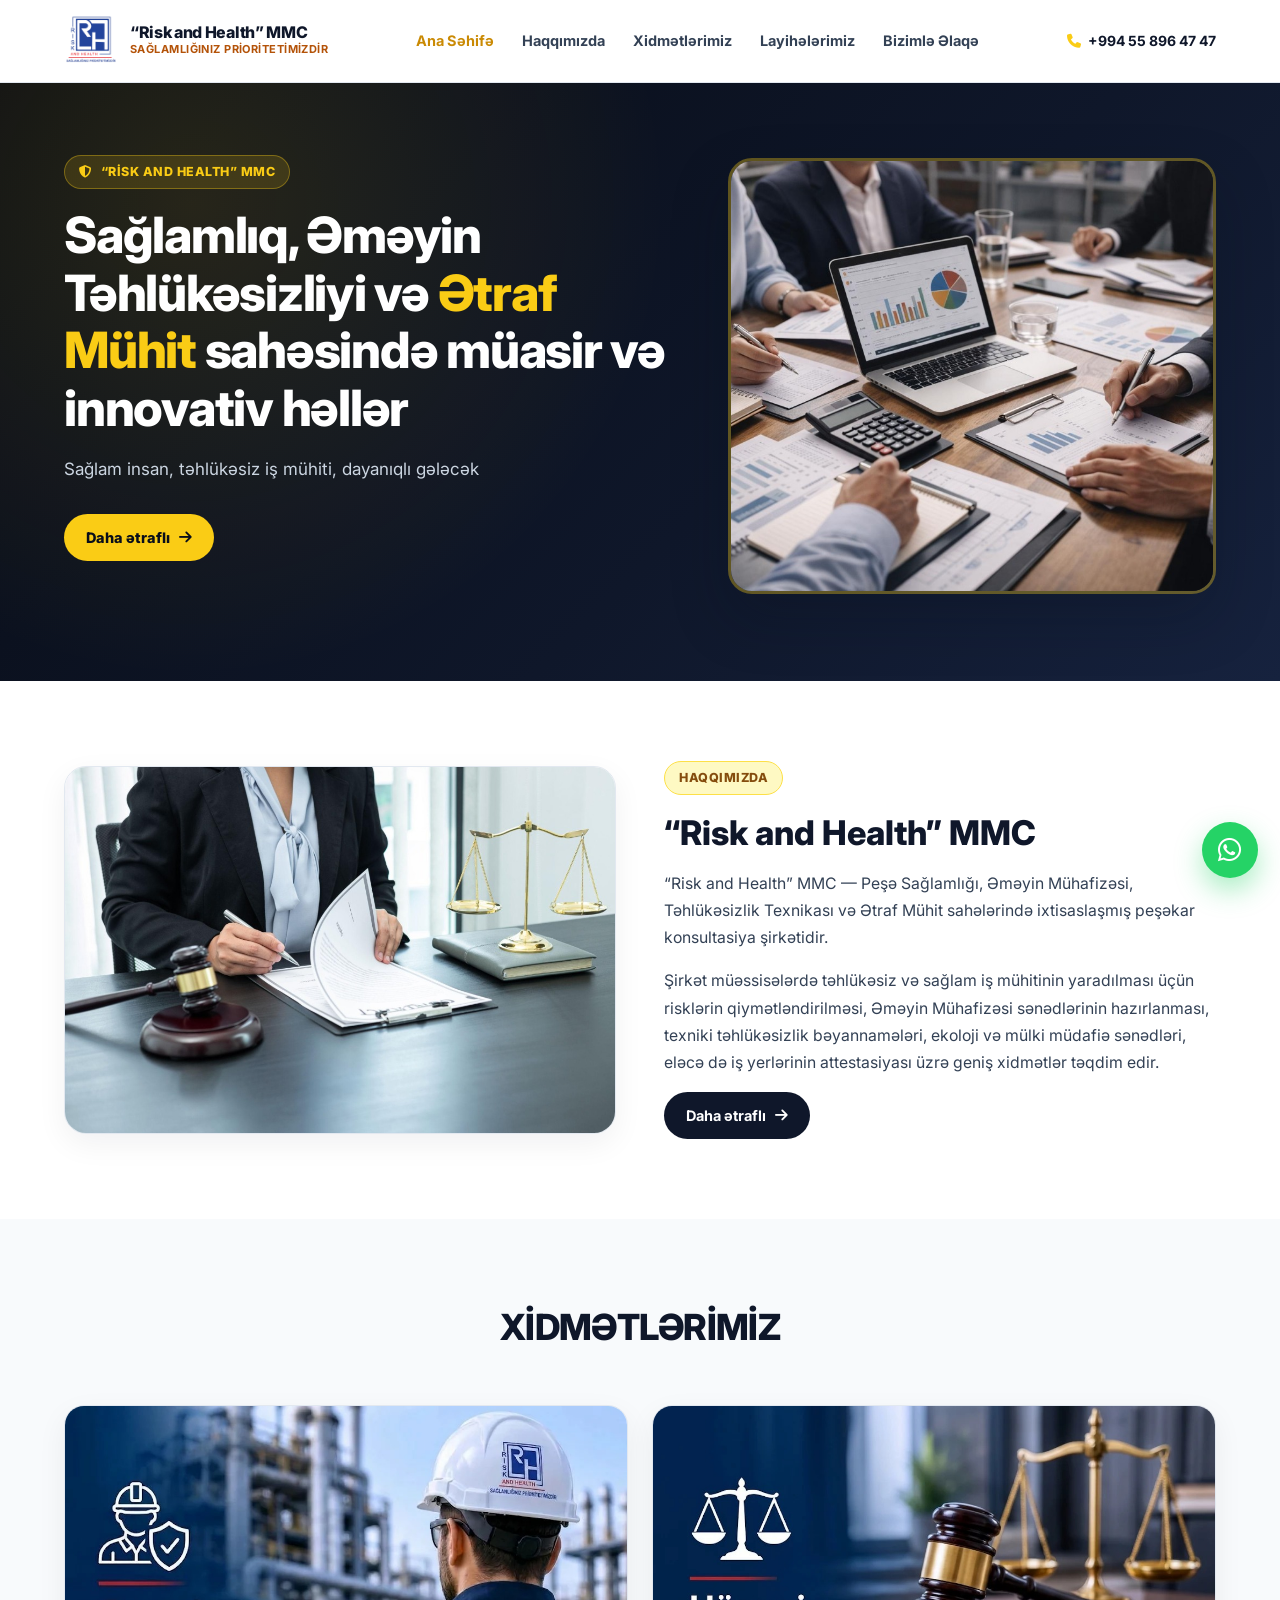
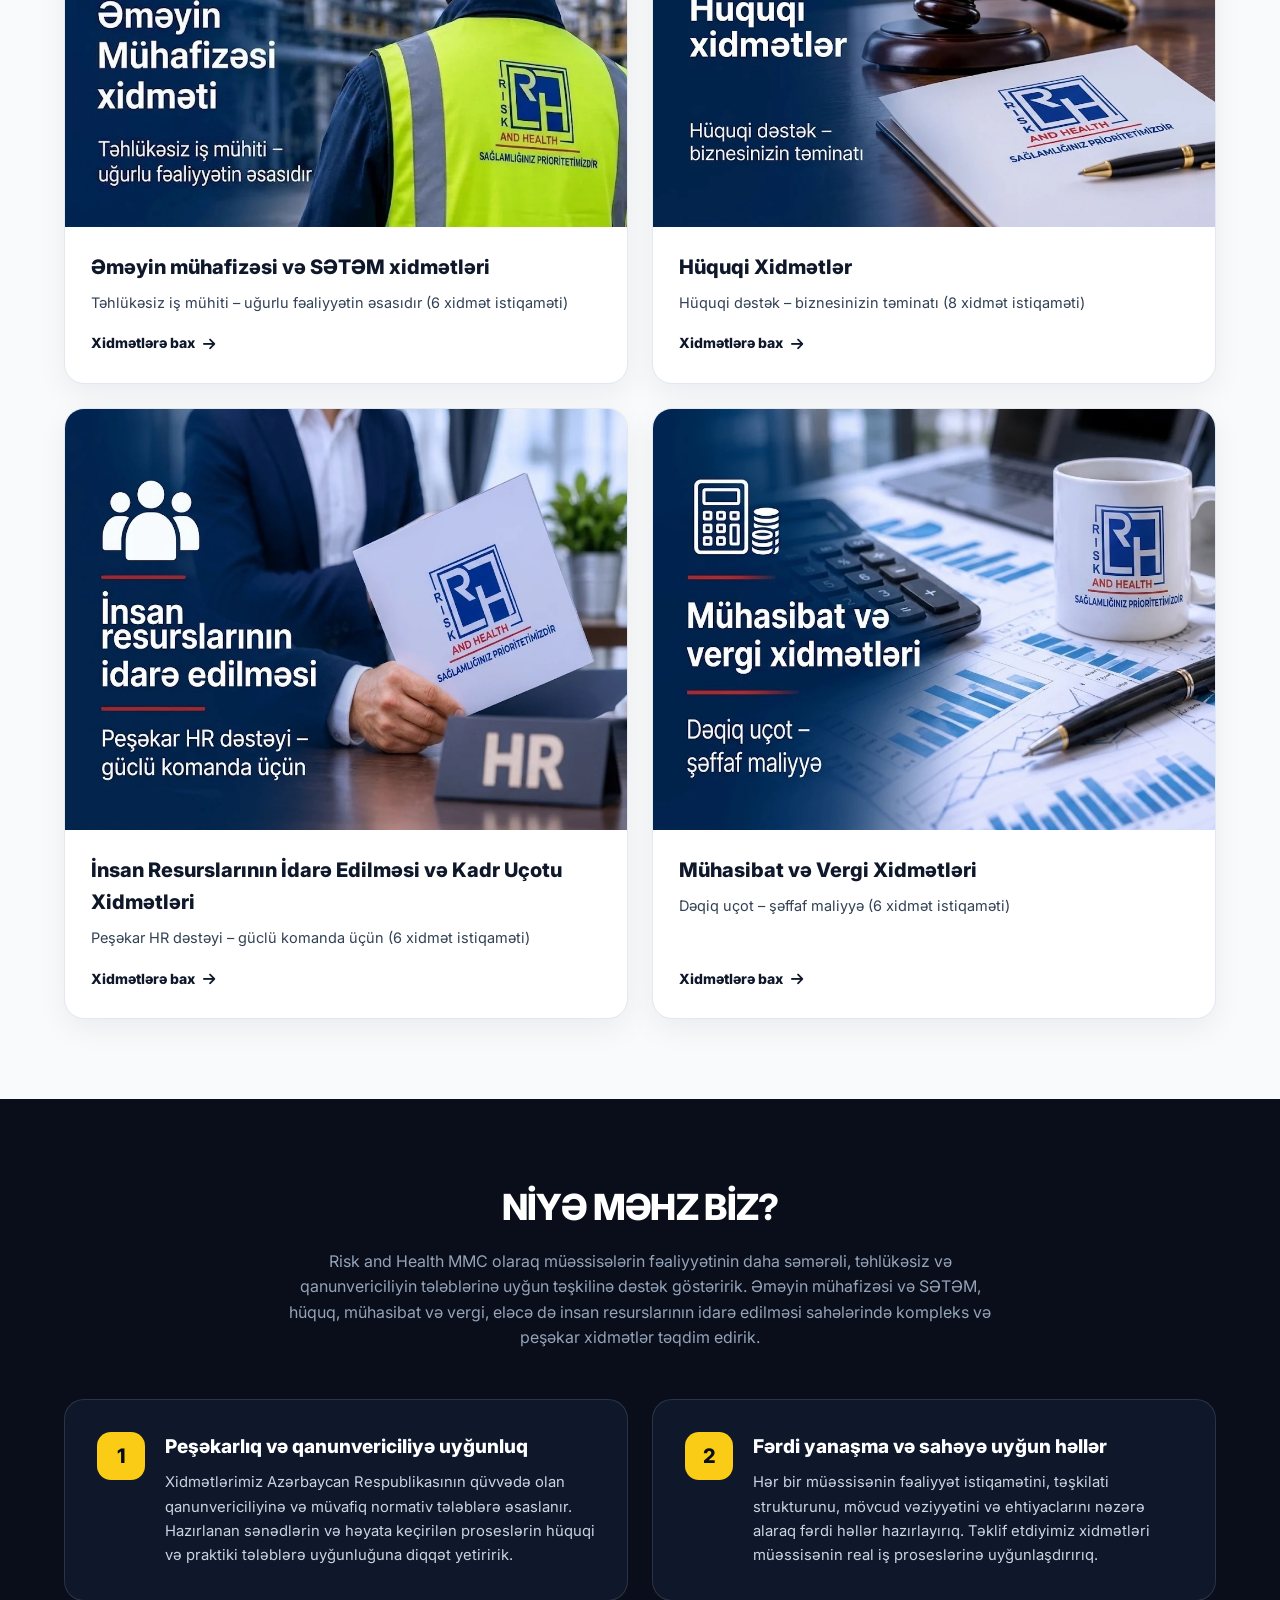
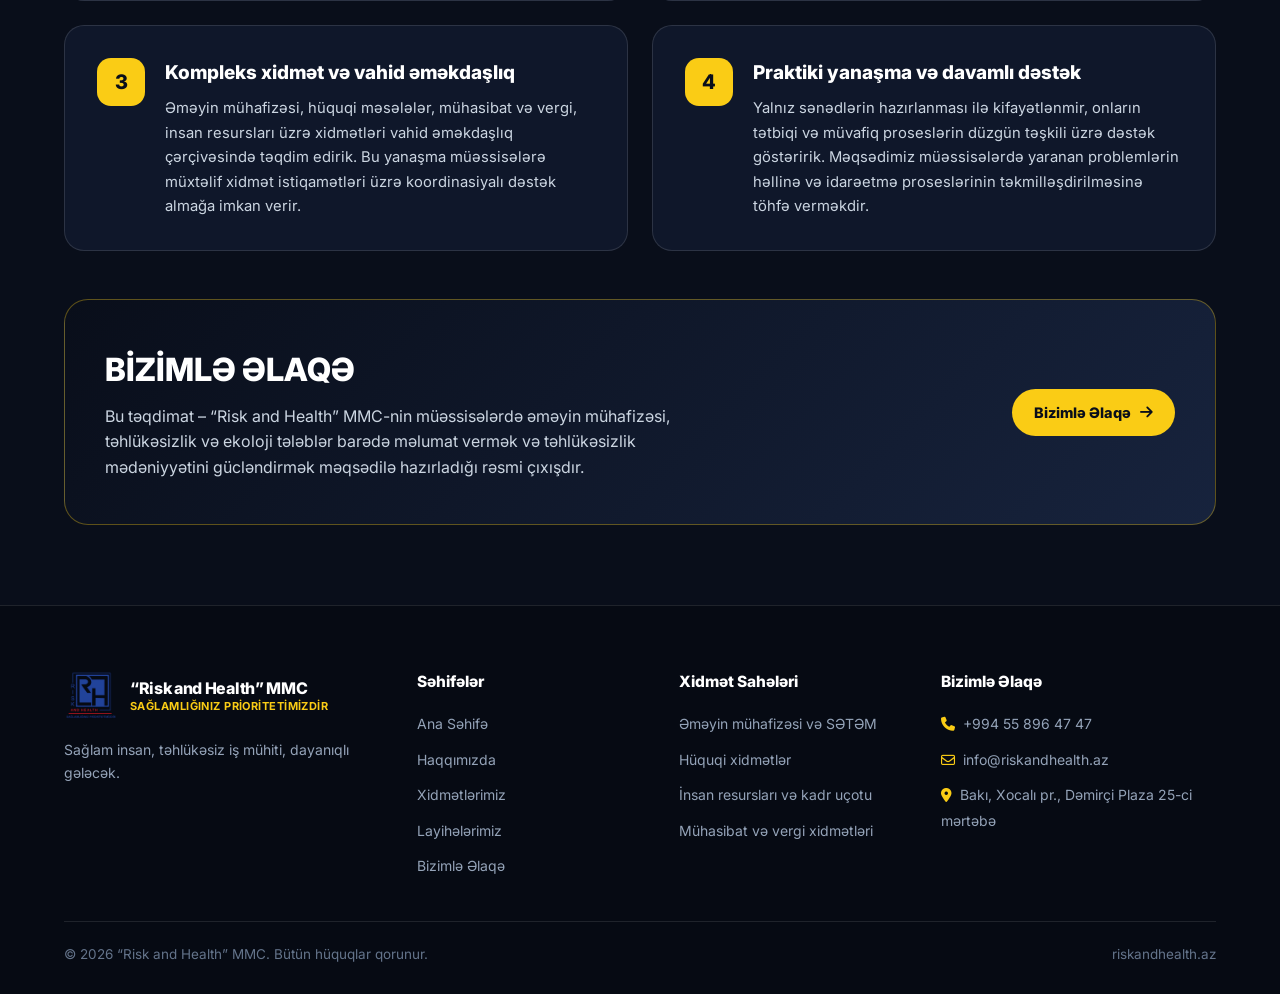
==== index.html @ cc90c331 "Initial commit: Risk and Health MMC static website" ====
<!DOCTYPE html>
<html lang="az">
<head>
  <meta charset="UTF-8">
  <meta name="viewport" content="width=device-width, initial-scale=1.0">
  <title>“Risk and Health” MMC — Sağlamlıq, Əməyin Təhlükəsizliyi və Ətraf Mühit</title>
  <link rel="icon" type="image/png" href="assets/images/logo.png?v=3">
  <link rel="preconnect" href="https://fonts.googleapis.com">
  <link rel="preconnect" href="https://fonts.gstatic.com" crossorigin>
  <link href="https://fonts.googleapis.com/css2?family=Inter:wght@400;500;600;700;800;900&display=swap" rel="stylesheet">
  <link rel="stylesheet" href="https://cdnjs.cloudflare.com/ajax/libs/font-awesome/6.5.1/css/all.min.css">
  <link rel="stylesheet" href="css/style.css?v=5">
</head>
<body>

  <!-- HEADER -->
  <header class="site-header">
    <div class="nav-wrap">
      <a href="index.html" class="brand">
        <div class="brand-logo-box">
          <img src="assets/images/logo.png?v=3" alt="Risk and Health MMC Loqo">
        </div>
        <div class="brand-text">
          <strong>“Risk and Health” MMC</strong>
          <span>Sağlamlığınız Prioritetimizdir</span>
        </div>
      </a>

      <ul class="nav-links" id="navLinks">
        <li><a href="index.html" class="active">Ana Səhifə</a></li>
        <li><a href="about.html">Haqqımızda</a></li>
        <li><a href="services.html">Xidmətlərimiz</a></li>
        <li><a href="projects.html">Layihələrimiz</a></li>
        <li><a href="contact.html">Bizimlə Əlaqə</a></li>
      </ul>

      <div class="nav-cta">
        <a href="tel:+994558964747" class="nav-phone">
          <i class="fa-solid fa-phone"></i> +994 55 896 47 47
        </a>
        <button type="button" class="mobile-toggle" id="mobileToggle" aria-label="Menyu">
          <i class="fa-solid fa-bars"></i>
        </button>
      </div>
    </div>
  </header>

  <!-- 1. HERO -->
  <section class="hero-section">
    <div class="container">
      <div class="hero-grid">
        <div>
          <span class="eyebrow">
            <i class="fa-solid fa-shield-halved"></i> “Risk and Health” MMC
          </span>
          <h1 class="hero-title">
            Sağlamlıq, Əməyin Təhlükəsizliyi və <span>Ətraf Mühit</span> sahəsində müasir və innovativ həllər
          </h1>
          <p class="hero-sub">
            Sağlam insan, təhlükəsiz iş mühiti, dayanıqlı gələcək
          </p>
          <div class="hero-actions">
            <a href="services.html" class="btn-primary">
              Daha ətraflı <i class="fa-solid fa-arrow-right"></i>
            </a>
          </div>
        </div>

        <div class="hero-media">
          <div class="hero-img-frame">
            <img src="assets/images/hero-consulting.jpg" alt="Risk and Health MMC — Konsultasiya və həllər">
          </div>
        </div>
      </div>
    </div>
  </section>

  <!-- 2. HAQQIMIZDA -->
  <section class="section">
    <div class="container">
      <div class="split-grid">
        <div class="split-img">
          <img src="assets/images/about-legal.jpg" alt="Risk and Health MMC — Hüquq və normativ sənədləşmə">
        </div>
        <div class="split-content">
          <span class="eyebrow" style="background:#FEF9C3; color:#854D0E; border-color:#FDE047;">
            HAQQIMIZDA
          </span>
          <h2>“Risk and Health” MMC</h2>
          <p>
            “Risk and Health” MMC — Peşə Sağlamlığı, Əməyin Mühafizəsi, Təhlükəsizlik Texnikası və Ətraf Mühit sahələrində ixtisaslaşmış peşəkar konsultasiya şirkətidir.
          </p>
          <p>
            Şirkət müəssisələrdə təhlükəsiz və sağlam iş mühitinin yaradılması üçün risklərin qiymətləndirilməsi, Əməyin Mühafizəsi sənədlərinin hazırlanması, texniki təhlükəsizlik bəyannamələri, ekoloji və mülki müdafiə sənədləri, eləcə də iş yerlərinin attestasiyası üzrə geniş xidmətlər təqdim edir.
          </p>
          <a href="about.html" class="btn-dark">
            Daha ətraflı <i class="fa-solid fa-arrow-right"></i>
          </a>
        </div>
      </div>
    </div>
  </section>

  <!-- 3. XİDMƏTLƏRİMİZ (4 ƏSAS İSTİQAMƏT) -->
  <section class="section section-light" id="services">
    <div class="container">
      <div class="section-head">
        <h2>XİDMƏTLƏRİMİZ</h2>
      </div>

      <div class="pillars-grid" id="homePillarsGrid"></div>
    </div>
  </section>

  <!-- 4. NİYƏ MƏHZ BİZ? -->
  <section class="section section-dark">
    <div class="container">
      <div class="section-head">
        <h2>NİYƏ MƏHZ BİZ?</h2>
        <p>
          Risk and Health MMC olaraq müəssisələrin fəaliyyətinin daha səmərəli, təhlükəsiz və qanunvericiliyin tələblərinə uyğun təşkilinə dəstək göstəririk. Əməyin mühafizəsi və SƏTƏM, hüquq, mühasibat və vergi, eləcə də insan resurslarının idarə edilməsi sahələrində kompleks və peşəkar xidmətlər təqdim edirik.
        </p>
      </div>

      <div class="why-grid">
        <div class="why-card">
          <div class="why-num">1</div>
          <div>
            <h3>Peşəkarlıq və qanunvericiliyə uyğunluq</h3>
            <p>
              Xidmətlərimiz Azərbaycan Respublikasının qüvvədə olan qanunvericiliyinə və müvafiq normativ tələblərə əsaslanır. Hazırlanan sənədlərin və həyata keçirilən proseslərin hüquqi və praktiki tələblərə uyğunluğuna diqqət yetiririk.
            </p>
          </div>
        </div>
        <div class="why-card">
          <div class="why-num">2</div>
          <div>
            <h3>Fərdi yanaşma və sahəyə uyğun həllər</h3>
            <p>
              Hər bir müəssisənin fəaliyyət istiqamətini, təşkilati strukturunu, mövcud vəziyyətini və ehtiyaclarını nəzərə alaraq fərdi həllər hazırlayırıq. Təklif etdiyimiz xidmətləri müəssisənin real iş proseslərinə uyğunlaşdırırıq.
            </p>
          </div>
        </div>
        <div class="why-card">
          <div class="why-num">3</div>
          <div>
            <h3>Kompleks xidmət və vahid əməkdaşlıq</h3>
            <p>
              Əməyin mühafizəsi, hüquqi məsələlər, mühasibat və vergi, insan resursları üzrə xidmətləri vahid əməkdaşlıq çərçivəsində təqdim edirik. Bu yanaşma müəssisələrə müxtəlif xidmət istiqamətləri üzrə koordinasiyalı dəstək almağa imkan verir.
            </p>
          </div>
        </div>
        <div class="why-card">
          <div class="why-num">4</div>
          <div>
            <h3>Praktiki yanaşma və davamlı dəstək</h3>
            <p>
              Yalnız sənədlərin hazırlanması ilə kifayətlənmir, onların tətbiqi və müvafiq proseslərin düzgün təşkili üzrə dəstək göstəririk. Məqsədimiz müəssisələrdə yaranan problemlərin həllinə və idarəetmə proseslərinin təkmilləşdirilməsinə töhfə verməkdir.
            </p>
          </div>
        </div>
      </div>

      <div class="cta-banner" style="margin-top:48px;">
        <div>
          <h2>BİZİMLƏ ƏLAQƏ</h2>
          <p>
            Bu təqdimat – “Risk and Health” MMC-nin müəssisələrdə əməyin mühafizəsi, təhlükəsizlik və ekoloji tələblər barədə məlumat vermək və təhlükəsizlik mədəniyyətini gücləndirmək məqsədilə hazırladığı rəsmi çıxışdır.
          </p>
        </div>
        <a href="contact.html" class="btn-primary">
          Bizimlə Əlaqə <i class="fa-solid fa-arrow-right"></i>
        </a>
      </div>
    </div>
  </section>

  <!-- FOOTER -->
  <footer class="site-footer">
    <div class="container">
      <div class="footer-grid">
        <div class="footer-col">
          <a href="index.html" class="brand" style="margin-bottom:14px;">
            <div class="brand-logo-box">
              <img src="assets/images/logo.png?v=3" alt="Risk and Health MMC Loqo">
            </div>
            <div class="brand-text">
              <strong>“Risk and Health” MMC</strong>
              <span>Sağlamlığınız Prioritetimizdir</span>
            </div>
          </a>
          <p style="font-size:14px; color:#94A3B8; line-height:1.65;">
            Sağlam insan, təhlükəsiz iş mühiti, dayanıqlı gələcək.
          </p>
        </div>

        <div class="footer-col">
          <h4>Səhifələr</h4>
          <ul>
            <li><a href="index.html">Ana Səhifə</a></li>
            <li><a href="about.html">Haqqımızda</a></li>
            <li><a href="services.html">Xidmətlərimiz</a></li>
            <li><a href="projects.html">Layihələrimiz</a></li>
            <li><a href="contact.html">Bizimlə Əlaqə</a></li>
          </ul>
        </div>

        <div class="footer-col">
          <h4>Xidmət Sahələri</h4>
          <ul>
            <li><a href="services.html?cat=setem">Əməyin mühafizəsi və SƏTƏM</a></li>
            <li><a href="services.html?cat=huquq">Hüquqi xidmətlər</a></li>
            <li><a href="services.html?cat=hr">İnsan resursları və kadr uçotu</a></li>
            <li><a href="services.html?cat=maliyye">Mühasibat və vergi xidmətləri</a></li>
          </ul>
        </div>

        <div class="footer-col">
          <h4>Bizimlə Əlaqə</h4>
          <ul>
            <li><a href="tel:+994558964747"><i class="fa-solid fa-phone" style="color:#FACC15; margin-right:8px;"></i>+994 55 896 47 47</a></li>
            <li><a href="mailto:info@riskandhealth.az"><i class="fa-regular fa-envelope" style="color:#FACC15; margin-right:8px;"></i>info@riskandhealth.az</a></li>
            <li><span style="font-size:14px; color:#94A3B8;"><i class="fa-solid fa-location-dot" style="color:#FACC15; margin-right:8px;"></i>Bakı, Xocalı pr., Dəmirçi Plaza 25-ci mərtəbə</span></li>
          </ul>
        </div>
      </div>

      <div class="footer-bottom">
        <span>© 2026 “Risk and Health” MMC. Bütün hüquqlar qorunur.</span>
        <span>riskandhealth.az</span>
      </div>
    </div>
  </footer>

  <a href="https://wa.me/994558964747" target="_blank" rel="noopener noreferrer" class="floating-wa" aria-label="WhatsApp">
    <i class="fa-brands fa-whatsapp"></i>
  </a>

  <script src="js/services-data.js?v=3"></script>
  <script>
    const mobileToggle = document.getElementById("mobileToggle");
    const navLinks = document.getElementById("navLinks");
    if (mobileToggle && navLinks) {
      mobileToggle.addEventListener("click", () => navLinks.classList.toggle("open"));
    }

    const pillarsGrid = document.getElementById("homePillarsGrid");
    if (pillarsGrid && Array.isArray(RH_CATEGORIES)) {
      pillarsGrid.innerHTML = RH_CATEGORIES.map(cat => `
        <div class="pillar-card">
          <img src="${cat.banner}" alt="${cat.title}">
          <div class="pillar-body">
            <h3>${cat.title}</h3>
            <p>${cat.tagline} (${cat.items.length} xidmət istiqaməti)</p>
            <a href="services.html?cat=${cat.key}" class="service-link">
              Xidmətlərə bax <i class="fa-solid fa-arrow-right"></i>
            </a>
          </div>
        </div>
      `).join("");
    }
  </script>
</body>
</html>
---- css/style.css ----
/* “Risk and Health” MMC — Corporate HSE & Safety Design System */
:root {
  --bg-dark: #090E1A;
  --bg-navy: #0F172A;
  --accent: #FACC15;
  --accent-hover: #EAB308;
  --accent-soft: rgba(250, 204, 21, 0.14);
  --text-dark: #0F172A;
  --text-body: #334155;
  --text-muted: #64748B;
  --bg-light: #F8FAFC;
  --border-light: #E2E8F0;
  --border-dark: rgba(255, 255, 255, 0.1);
  --radius-lg: 20px;
  --shadow-sm: 0 10px 30px rgba(15, 23, 42, 0.06);
  --shadow-lg: 0 24px 55px rgba(9, 14, 26, 0.25);
}

* {
  margin: 0;
  padding: 0;
  box-sizing: border-box;
  font-family: 'Inter', sans-serif;
}

html {
  scroll-behavior: smooth;
}

body {
  background: #FFFFFF;
  color: var(--text-dark);
  line-height: 1.6;
  overflow-x: hidden;
}

.container {
  max-width: 1200px;
  margin: 0 auto;
  padding: 0 24px;
}

/* Header */
.site-header {
  position: sticky;
  top: 0;
  z-index: 100;
  background: rgba(255, 255, 255, 0.98);
  backdrop-filter: blur(12px);
  border-bottom: 1px solid var(--border-light);
}

.nav-wrap {
  max-width: 1200px;
  margin: 0 auto;
  padding: 0 24px;
  height: 82px;
  display: flex;
  align-items: center;
  justify-content: space-between;
  gap: 20px;
}

.brand {
  display: flex;
  align-items: center;
  gap: 12px;
  text-decoration: none;
  color: var(--text-dark);
}

.brand-logo-box {
  background: transparent;
  padding: 0;
  border-radius: 0;
  display: flex;
  align-items: center;
  justify-content: center;
}

.brand-logo-box img {
  height: 54px;
  width: auto;
  display: block;
  object-fit: contain;
}

.brand-text strong {
  display: block;
  font-size: 16px;
  font-weight: 800;
  letter-spacing: -0.02em;
  line-height: 1.15;
  color: var(--text-dark);
}

.brand-text span {
  display: block;
  font-size: 11px;
  font-weight: 700;
  color: #B45309;
  letter-spacing: 0.04em;
  text-transform: uppercase;
}

.nav-links {
  list-style: none;
  display: flex;
  align-items: center;
  gap: 28px;
}

.nav-links a {
  white-space: nowrap;
  color: var(--text-body);
  text-decoration: none;
  font-size: 14.5px;
  font-weight: 700;
  transition: color 0.2s;
}

.nav-links a:hover,
.nav-links a.active {
  color: #CA8A04;
}

.nav-cta {
  display: flex;
  align-items: center;
  gap: 14px;
}

.nav-phone {
  white-space: nowrap;
  color: var(--text-dark);
  text-decoration: none;
  font-size: 14px;
  font-weight: 700;
  display: inline-flex;
  align-items: center;
  gap: 7px;
}

.nav-phone i {
  color: var(--accent);
}

.btn-primary {
  display: inline-flex;
  align-items: center;
  justify-content: center;
  gap: 9px;
  background: var(--accent);
  color: var(--bg-dark);
  padding: 12px 22px;
  border-radius: 999px;
  font-size: 14.5px;
  font-weight: 800;
  text-decoration: none;
  border: none;
  cursor: pointer;
  transition: transform 0.2s, background 0.2s, box-shadow 0.2s;
}

.btn-primary:hover {
  background: var(--accent-hover);
  transform: translateY(-1px);
  box-shadow: 0 10px 24px rgba(250, 204, 21, 0.28);
}

.btn-outline-light {
  display: inline-flex;
  align-items: center;
  justify-content: center;
  gap: 9px;
  background: rgba(255, 255, 255, 0.06);
  color: #FFFFFF;
  border: 1px solid rgba(255, 255, 255, 0.24);
  padding: 12px 22px;
  border-radius: 999px;
  font-size: 14.5px;
  font-weight: 700;
  text-decoration: none;
  transition: background 0.2s, border-color 0.2s;
}

.btn-outline-light:hover {
  background: rgba(255, 255, 255, 0.14);
  border-color: var(--accent);
}

.btn-dark {
  display: inline-flex;
  align-items: center;
  justify-content: center;
  gap: 9px;
  background: var(--bg-navy);
  color: #FFFFFF;
  padding: 12px 22px;
  border-radius: 999px;
  font-size: 14.5px;
  font-weight: 700;
  text-decoration: none;
  transition: background 0.2s, transform 0.2s;
}

.btn-dark:hover {
  background: #1E293B;
  transform: translateY(-1px);
}

.mobile-toggle {
  display: none;
  background: #F1F5F9;
  border: 1px solid var(--border-light);
  color: var(--text-dark);
  width: 42px;
  height: 42px;
  border-radius: 10px;
  font-size: 18px;
  cursor: pointer;
}

/* Hero */
.hero-section {
  background:
    radial-gradient(circle at 15% 20%, rgba(250, 204, 21, 0.12), transparent 40%),
    linear-gradient(135deg, #070B14 0%, #0F172A 60%, #16223E 100%);
  color: #FFFFFF;
  padding: 72px 0 84px;
  position: relative;
  overflow: hidden;
}

.hero-grid {
  display: grid;
  grid-template-columns: 1.12fr 0.88fr;
  gap: 44px;
  align-items: center;
}

.eyebrow {
  display: inline-flex;
  align-items: center;
  gap: 8px;
  background: var(--accent-soft);
  border: 1px solid rgba(250, 204, 21, 0.35);
  color: var(--accent);
  padding: 6px 14px;
  border-radius: 999px;
  font-size: 12.5px;
  font-weight: 800;
  letter-spacing: 0.04em;
  text-transform: uppercase;
  margin-bottom: 18px;
}

.hero-title {
  font-size: clamp(32px, 4.3vw, 50px);
  font-weight: 800;
  line-height: 1.15;
  letter-spacing: -0.025em;
  margin-bottom: 18px;
}

.hero-title span {
  color: var(--accent);
}

.hero-sub {
  color: #CBD5E1;
  font-size: 17px;
  line-height: 1.7;
  max-width: 590px;
  margin-bottom: 30px;
}

.hero-actions {
  display: flex;
  flex-wrap: wrap;
  gap: 14px;
  margin-bottom: 36px;
}

.hero-metrics {
  display: grid;
  grid-template-columns: repeat(3, minmax(0, 1fr));
  gap: 14px;
  padding-top: 24px;
  border-top: 1px solid rgba(255, 255, 255, 0.12);
}

.metric-item strong {
  display: block;
  font-size: 24px;
  font-weight: 800;
  color: var(--accent);
}

.metric-item span {
  font-size: 13px;
  color: #94A3B8;
  font-weight: 500;
}

.hero-media {
  position: relative;
}

.hero-img-frame {
  border-radius: 24px;
  overflow: hidden;
  border: 3px solid rgba(250, 204, 21, 0.35);
  box-shadow: var(--shadow-lg);
}

.hero-img-frame img {
  width: 100%;
  height: 430px;
  object-fit: cover;
  display: block;
}

.hero-float-card {
  position: absolute;
  bottom: -18px;
  left: -18px;
  background: #FFFFFF;
  color: var(--text-dark);
  padding: 16px 20px;
  border-radius: 16px;
  box-shadow: var(--shadow-lg);
  display: flex;
  align-items: center;
  gap: 12px;
  max-width: 290px;
  border-left: 5px solid var(--accent);
}

.hero-float-card i {
  font-size: 22px;
  color: var(--bg-navy);
  background: var(--accent);
  width: 44px;
  height: 44px;
  border-radius: 12px;
  display: flex;
  align-items: center;
  justify-content: center;
  flex-shrink: 0;
}

.hero-float-card strong {
  display: block;
  font-size: 14px;
  font-weight: 800;
}

.hero-float-card span {
  font-size: 12.5px;
  color: var(--text-muted);
}

/* Sections */
.section {
  padding: 80px 0;
}

.section-light {
  background: var(--bg-light);
}

.section-dark {
  background: var(--bg-dark);
  color: #FFFFFF;
}

.section-head {
  text-align: center;
  max-width: 720px;
  margin: 0 auto 48px;
}

.section-head h2 {
  font-size: clamp(26px, 3.2vw, 36px);
  font-weight: 800;
  margin-bottom: 12px;
  letter-spacing: -0.02em;
}

.section-head p {
  color: var(--text-muted);
  font-size: 16px;
}

.section-dark .section-head p {
  color: #94A3B8;
}

/* Split Welcome */
.split-grid {
  display: grid;
  grid-template-columns: 1fr 1fr;
  gap: 48px;
  align-items: center;
}

.split-img {
  border-radius: 22px;
  overflow: hidden;
  box-shadow: var(--shadow-sm);
  border: 1px solid var(--border-light);
}

.split-img img {
  width: 100%;
  height: auto;
  max-height: 540px;
  object-fit: cover;
  object-position: center center;
  display: block;
}

.split-content h2 {
  font-size: clamp(26px, 3vw, 34px);
  font-weight: 800;
  margin-bottom: 16px;
  line-height: 1.2;
}

.split-content p {
  color: var(--text-body);
  font-size: 15.8px;
  margin-bottom: 16px;
  line-height: 1.72;
}

.check-list {
  list-style: none;
  display: grid;
  gap: 10px;
  margin: 20px 0 28px;
}

.check-list li {
  display: flex;
  align-items: flex-start;
  gap: 10px;
  font-size: 15px;
  font-weight: 600;
  color: var(--text-dark);
}

.check-list i {
  color: #CA8A04;
  margin-top: 4px;
}

/* Services Grid */
.services-grid {
  display: grid;
  grid-template-columns: repeat(3, minmax(0, 1fr));
  gap: 24px;
}

.service-card {
  background: #FFFFFF;
  border: 1px solid var(--border-light);
  border-radius: var(--radius-lg);
  padding: 28px;
  box-shadow: var(--shadow-sm);
  display: flex;
  flex-direction: column;
  transition: transform 0.25s, box-shadow 0.25s, border-color 0.25s;
  position: relative;
  overflow: hidden;
}

.service-card::before {
  content: "";
  position: absolute;
  top: 0;
  left: 0;
  right: 0;
  height: 4px;
  background: var(--accent);
}

.service-card:hover {
  transform: translateY(-5px);
  box-shadow: 0 20px 42px rgba(15, 23, 42, 0.1);
  border-color: var(--accent);
}

.service-top {
  display: flex;
  align-items: center;
  justify-content: space-between;
  margin-bottom: 18px;
}

.service-icon {
  width: 52px;
  height: 52px;
  border-radius: 14px;
  background: var(--bg-navy);
  color: var(--accent);
  display: flex;
  align-items: center;
  justify-content: center;
  font-size: 22px;
}

.service-code {
  font-size: 12px;
  font-weight: 800;
  color: var(--bg-navy);
  background: var(--accent);
  padding: 4px 11px;
  border-radius: 999px;
}

.service-card h3 {
  font-size: 18px;
  font-weight: 800;
  color: var(--text-dark);
  margin-bottom: 10px;
  line-height: 1.35;
}

.service-card p {
  font-size: 14.5px;
  color: var(--text-body);
  line-height: 1.65;
  flex: 1;
  margin-bottom: 20px;
}

.service-link {
  display: inline-flex;
  align-items: center;
  gap: 8px;
  font-size: 14px;
  font-weight: 800;
  color: var(--bg-navy);
  text-decoration: none;
}

.service-link:hover {
  color: #CA8A04;
}

/* Why Us */
.why-grid {
  display: grid;
  grid-template-columns: repeat(2, minmax(0, 1fr));
  gap: 24px;
}

.why-card {
  background: var(--bg-navy);
  border: 1px solid rgba(255, 255, 255, 0.12);
  border-radius: var(--radius-lg);
  padding: 32px;
  display: flex;
  gap: 20px;
  align-items: flex-start;
}

.why-num {
  width: 48px;
  height: 48px;
  border-radius: 14px;
  background: var(--accent);
  color: var(--bg-dark);
  font-size: 20px;
  font-weight: 800;
  display: flex;
  align-items: center;
  justify-content: center;
  flex-shrink: 0;
}

.why-card h3 {
  font-size: 19px;
  font-weight: 800;
  color: #FFFFFF;
  margin-bottom: 8px;
}

.why-card p {
  color: #CBD5E1;
  font-size: 14.8px;
  line-height: 1.65;
}

/* CTA Banner */
.cta-banner {
  background: linear-gradient(135deg, #090E1A 0%, #17233D 100%);
  color: #FFFFFF;
  border-radius: 24px;
  padding: 44px 40px;
  display: flex;
  align-items: center;
  justify-content: space-between;
  gap: 28px;
  flex-wrap: wrap;
  border: 1px solid rgba(250, 204, 21, 0.35);
}

.cta-banner h2 {
  font-size: clamp(24px, 3vw, 32px);
  font-weight: 800;
  margin-bottom: 8px;
}

.cta-banner p {
  color: #CBD5E1;
  max-width: 580px;
}

/* Footer */
.site-footer {
  background: #060A13;
  color: #CBD5E1;
  padding: 64px 0 28px;
  border-top: 1px solid var(--border-dark);
}

.site-footer .brand-logo-box {
  background: transparent;
  padding: 0;
  border-radius: 0;
}

.site-footer .brand-text strong {
  color: #FFFFFF;
}

.site-footer .brand-text span {
  color: var(--accent);
}

.footer-grid {
  display: grid;
  grid-template-columns: 1.4fr 1fr 1fr 1.2fr;
  gap: 32px;
  margin-bottom: 42px;
}

.footer-col h4 {
  color: #FFFFFF;
  font-size: 15.5px;
  font-weight: 800;
  margin-bottom: 16px;
}

.footer-col ul {
  list-style: none;
  display: grid;
  gap: 10px;
}

.footer-col a {
  color: #94A3B8;
  text-decoration: none;
  font-size: 14px;
  transition: color 0.2s;
}

.footer-col a:hover {
  color: var(--accent);
}

.footer-bottom {
  border-top: 1px solid var(--border-dark);
  padding-top: 22px;
  display: flex;
  justify-content: space-between;
  flex-wrap: wrap;
  gap: 12px;
  font-size: 13.5px;
  color: #64748B;
}

/* Floating WhatsApp */
.floating-wa {
  position: fixed;
  right: 22px;
  bottom: 22px;
  z-index: 99;
  width: 56px;
  height: 56px;
  border-radius: 50%;
  background: #25D366;
  color: #FFFFFF;
  display: flex;
  align-items: center;
  justify-content: center;
  font-size: 27px;
  text-decoration: none;
  box-shadow: 0 12px 28px rgba(37, 211, 102, 0.4);
  transition: transform 0.2s;
}

.floating-wa:hover {
  transform: scale(1.07);
}

/* Subpage Hero */
.page-hero {
  background: linear-gradient(135deg, #070B14 0%, #0F172A 65%, #1A2744 100%);
  color: #FFFFFF;
  padding: 58px 0 64px;
  border-bottom: 3px solid var(--accent);
}

.page-hero h1 {
  font-size: clamp(30px, 4vw, 44px);
  font-weight: 800;
  margin-bottom: 12px;
}

.page-hero p {
  color: #CBD5E1;
  max-width: 700px;
  font-size: 16px;
}

.breadcrumb {
  display: inline-flex;
  align-items: center;
  gap: 8px;
  font-size: 13px;
  color: #94A3B8;
  margin-bottom: 14px;
}

.breadcrumb a {
  color: var(--accent);
  text-decoration: none;
  font-weight: 600;
}

/* 4-Pillar Folder Tabs (services.html) */
.folder-tabs {
  display: flex;
  flex-wrap: wrap;
  gap: 12px;
  margin-bottom: 32px;
}

.folder-tab-btn {
  display: inline-flex;
  align-items: center;
  gap: 10px;
  padding: 13px 20px;
  border-radius: 14px;
  border: 1px solid var(--border-light);
  background: #FFFFFF;
  color: var(--text-dark);
  font-size: 14.5px;
  font-weight: 700;
  cursor: pointer;
  transition: all 0.2s ease;
  box-shadow: 0 4px 14px rgba(15, 23, 42, 0.04);
}

.folder-tab-btn i {
  color: #CA8A04;
}

.folder-tab-btn:hover {
  border-color: var(--accent);
  transform: translateY(-1px);
}

.folder-tab-btn.active {
  background: var(--bg-navy);
  color: #FFFFFF;
  border-color: var(--bg-navy);
  box-shadow: 0 12px 28px rgba(15, 23, 42, 0.16);
}

.folder-tab-btn.active i {
  color: var(--accent);
}

.cat-banner-card {
  display: grid;
  grid-template-columns: 1.1fr 0.9fr;
  gap: 28px;
  align-items: center;
  background: var(--bg-navy);
  color: #FFFFFF;
  border-radius: 22px;
  padding: 28px 32px;
  margin-bottom: 34px;
  border: 1px solid rgba(250, 204, 21, 0.35);
}

.cat-banner-card h2 {
  font-size: clamp(22px, 3vw, 30px);
  font-weight: 800;
  margin-bottom: 10px;
}

.cat-banner-card p {
  color: #CBD5E1;
  font-size: 15.5px;
}

.cat-banner-card img {
  width: 100%;
  height: auto;
  border-radius: 16px;
  display: block;
}

/* Client Screenshot Style Horizontal Service Rows */
.services-list-wrap {
  background: #FFFFFF;
  border: 1px solid var(--border-light);
  border-radius: 22px;
  padding: 12px 32px;
  box-shadow: var(--shadow-sm);
}

.service-row {
  display: flex;
  align-items: flex-start;
  gap: 24px;
  padding: 26px 0;
  border-bottom: 1px solid var(--border-light);
}

.service-row:last-child {
  border-bottom: none;
}

.service-row-img {
  width: 112px;
  height: 92px;
  border-radius: 14px;
  object-fit: cover;
  flex-shrink: 0;
  border: 1px solid var(--border-light);
}

.service-row-body {
  flex: 1;
}

.service-row-body h3 {
  font-size: 18.5px;
  font-weight: 800;
  color: var(--text-dark);
  margin-bottom: 8px;
}

.service-row-body p {
  color: var(--text-body);
  font-size: 15px;
  line-height: 1.65;
  margin-bottom: 12px;
}

.service-row-link {
  display: inline-flex;
  align-items: center;
  gap: 8px;
  font-size: 14px;
  font-weight: 800;
  color: var(--bg-navy);
  text-decoration: none;
  background: #FEF9C3;
  border: 1px solid #FDE047;
  padding: 7px 15px;
  border-radius: 999px;
  transition: background 0.2s, transform 0.2s;
}

.service-row-link:hover {
  background: var(--accent);
  transform: translateX(2px);
}

/* Service Detail Page */
.sd-grid {
  display: grid;
  grid-template-columns: 1.55fr 0.95fr;
  gap: 32px;
  align-items: start;
}

.sd-block {
  background: #FFFFFF;
  border: 1px solid var(--border-light);
  border-radius: 20px;
  padding: 28px;
  margin-bottom: 22px;
  box-shadow: var(--shadow-sm);
}

.sd-block h2 {
  font-size: 20px;
  font-weight: 800;
  color: var(--text-dark);
  margin-bottom: 14px;
  display: flex;
  align-items: center;
  gap: 10px;
}

.sd-block h2 i {
  color: #CA8A04;
}

.sd-list {
  list-style: none;
  display: grid;
  gap: 11px;
}

.sd-list li {
  display: flex;
  align-items: flex-start;
  gap: 11px;
  font-size: 15px;
  color: var(--text-body);
  line-height: 1.6;
}

.sd-list li i {
  color: #CA8A04;
  margin-top: 4px;
  flex-shrink: 0;
}

.sd-sidebar {
  background: #FFFFFF;
  border: 1px solid var(--border-light);
  border-radius: 20px;
  overflow: hidden;
  box-shadow: var(--shadow-sm);
  position: sticky;
  top: 98px;
}

.sd-sidebar img {
  width: 100%;
  height: auto;
  display: block;
}

.sd-sidebar-body {
  padding: 24px;
}

/* About / History / Vision / Mission */
.history-card {
  background: var(--bg-navy);
  color: #FFFFFF;
  border-radius: 24px;
  padding: 36px;
  display: grid;
  grid-template-columns: auto 1fr;
  gap: 28px;
  align-items: center;
}

.year-badge {
  background: var(--accent);
  color: var(--bg-dark);
  padding: 20px 26px;
  border-radius: 18px;
  font-size: 36px;
  font-weight: 900;
  text-align: center;
}

.vm-grid {
  display: grid;
  grid-template-columns: repeat(2, minmax(0, 1fr));
  gap: 24px;
}

.vm-card {
  background: #FFFFFF;
  border: 1px solid var(--border-light);
  border-radius: 20px;
  padding: 30px;
  box-shadow: var(--shadow-sm);
}

.vm-card h3 {
  font-size: 21px;
  font-weight: 800;
  margin-bottom: 16px;
  display: flex;
  align-items: center;
  gap: 10px;
}

.vm-card h3 i {
  color: #CA8A04;
}

/* Contact Grid */
.contact-grid {
  display: grid;
  grid-template-columns: 0.95fr 1.05fr;
  gap: 32px;
  align-items: start;
}

.contact-cards {
  display: grid;
  gap: 16px;
  margin-bottom: 24px;
}

.contact-item {
  background: #FFFFFF;
  border: 1px solid var(--border-light);
  border-radius: 16px;
  padding: 18px 20px;
  display: flex;
  align-items: center;
  gap: 16px;
  box-shadow: var(--shadow-sm);
}

.contact-item i {
  width: 46px;
  height: 46px;
  border-radius: 12px;
  background: var(--bg-navy);
  color: var(--accent);
  display: flex;
  align-items: center;
  justify-content: center;
  font-size: 18px;
  flex-shrink: 0;
}

.contact-item span {
  display: block;
  font-size: 12.5px;
  color: var(--text-muted);
  font-weight: 600;
}

.contact-item a,
.contact-item strong {
  color: var(--text-dark);
  font-size: 15.5px;
  font-weight: 700;
  text-decoration: none;
}

.form-card {
  background: #FFFFFF;
  border: 1px solid var(--border-light);
  border-radius: 22px;
  padding: 32px;
  box-shadow: var(--shadow-sm);
}

.form-row {
  display: grid;
  grid-template-columns: 1fr 1fr;
  gap: 14px;
}

.form-group {
  margin-bottom: 16px;
}

.form-group label {
  display: block;
  font-size: 13.5px;
  font-weight: 700;
  color: var(--text-dark);
  margin-bottom: 6px;
}

.form-control {
  width: 100%;
  padding: 12px 14px;
  border-radius: 11px;
  border: 1px solid #CBD5E1;
  background: #F8FAFC;
  font-size: 14.5px;
  color: var(--text-dark);
}

.form-control:focus {
  outline: none;
  border-color: var(--bg-navy);
  background: #FFFFFF;
}

textarea.form-control {
  min-height: 115px;
  resize: vertical;
}

/* 4-Pillar Overview Cards on index.html */
.pillars-grid {
  display: grid;
  grid-template-columns: repeat(2, minmax(0, 1fr));
  gap: 24px;
}

.pillar-card {
  background: #FFFFFF;
  border: 1px solid var(--border-light);
  border-radius: 20px;
  overflow: hidden;
  box-shadow: var(--shadow-sm);
  display: flex;
  flex-direction: column;
  transition: transform 0.25s, box-shadow 0.25s;
}

.pillar-card:hover {
  transform: translateY(-4px);
  box-shadow: 0 20px 44px rgba(15, 23, 42, 0.1);
}

.pillar-card img {
  width: 100%;
  height: auto;
  aspect-ratio: 4 / 3;
  object-fit: cover;
  display: block;
}

.pillar-body {
  padding: 24px 26px 28px;
  display: flex;
  flex-direction: column;
  flex: 1;
}

.pillar-body h3 {
  font-size: 20px;
  font-weight: 800;
  margin-bottom: 8px;
}

.pillar-body p {
  color: var(--text-body);
  font-size: 14.5px;
  margin-bottom: 18px;
  flex: 1;
}

@media (max-width: 980px) {
  .cat-banner-card,
  .sd-grid,
  .contact-grid,
  .pillars-grid {
    grid-template-columns: 1fr;
  }
  .sd-sidebar {
    position: static;
  }
}

@media (max-width: 720px) {
  .vm-grid,
  .form-row {
    grid-template-columns: 1fr;
  }
  .history-card {
    grid-template-columns: 1fr;
    text-align: center;
  }
  .service-row {
    flex-direction: column;
  }
  .service-row-img {
    width: 100%;
    height: 180px;
  }
}

@media (max-width: 980px) {
  .hero-grid,
  .split-grid,
  .footer-grid {
    grid-template-columns: 1fr;
  }
  .services-grid {
    grid-template-columns: repeat(2, minmax(0, 1fr));
  }
  .nav-phone {
    display: none;
  }
}

@media (max-width: 720px) {
  .nav-links,
  .nav-cta .btn-primary {
    display: none;
  }
  .mobile-toggle {
    display: inline-flex;
    align-items: center;
    justify-content: center;
  }
  .nav-links.open {
    display: flex;
    flex-direction: column;
    position: absolute;
    top: 82px;
    left: 0;
    right: 0;
    background: #FFFFFF;
    padding: 20px 24px 26px;
    border-bottom: 1px solid var(--border-light);
    gap: 16px;
  }
  .services-grid,
  .why-grid {
    grid-template-columns: 1fr;
  }
  .hero-float-card {
    position: static;
    margin-top: 16px;
    max-width: 100%;
  }
}

/* Partner & Client Logos Grid */
.partner-logos-grid {
  display: grid;
  grid-template-columns: repeat(auto-fill, minmax(175px, 1fr));
  gap: 18px;
}

.partner-logo-card {
  background: #FFFFFF;
  border: 1px solid var(--border-light);
  border-radius: 14px;
  padding: 18px 20px;
  height: 112px;
  display: flex;
  align-items: center;
  justify-content: center;
  box-shadow: var(--shadow-sm);
  transition: transform 0.2s ease, box-shadow 0.2s ease;
}

.partner-logo-card:hover {
  transform: translateY(-3px);
  box-shadow: 0 12px 24px rgba(15, 23, 42, 0.08);
}

.partner-logo-card img {
  max-width: 100%;
  max-height: 76px;
  width: auto;
  height: auto;
  object-fit: contain;
  display: block;
}

.partner-logo-card--black {
  background: #000000;
  border-color: #1E293B;
}

.partner-logo-card--dark {
  background: #0F172A;
  border-color: #1E293B;
}

.partner-logo-card--text {
  flex-direction: column;
  text-align: center;
  gap: 4px;
  background: #F8FAFC;
}

.partner-text-name {
  font-size: 13.5px;
  font-weight: 800;
  color: var(--text-dark);
  line-height: 1.3;
}

.partner-text-sub {
  font-size: 11.5px;
  font-weight: 600;
  color: var(--text-muted);
}

@media (max-width: 520px) {
  .partner-logos-grid {
    grid-template-columns: repeat(2, minmax(0, 1fr));
    gap: 12px;
  }
  .partner-logo-card {
    height: 96px;
    padding: 14px;
  }
  .partner-logo-card img {
    max-height: 64px;
  }
}
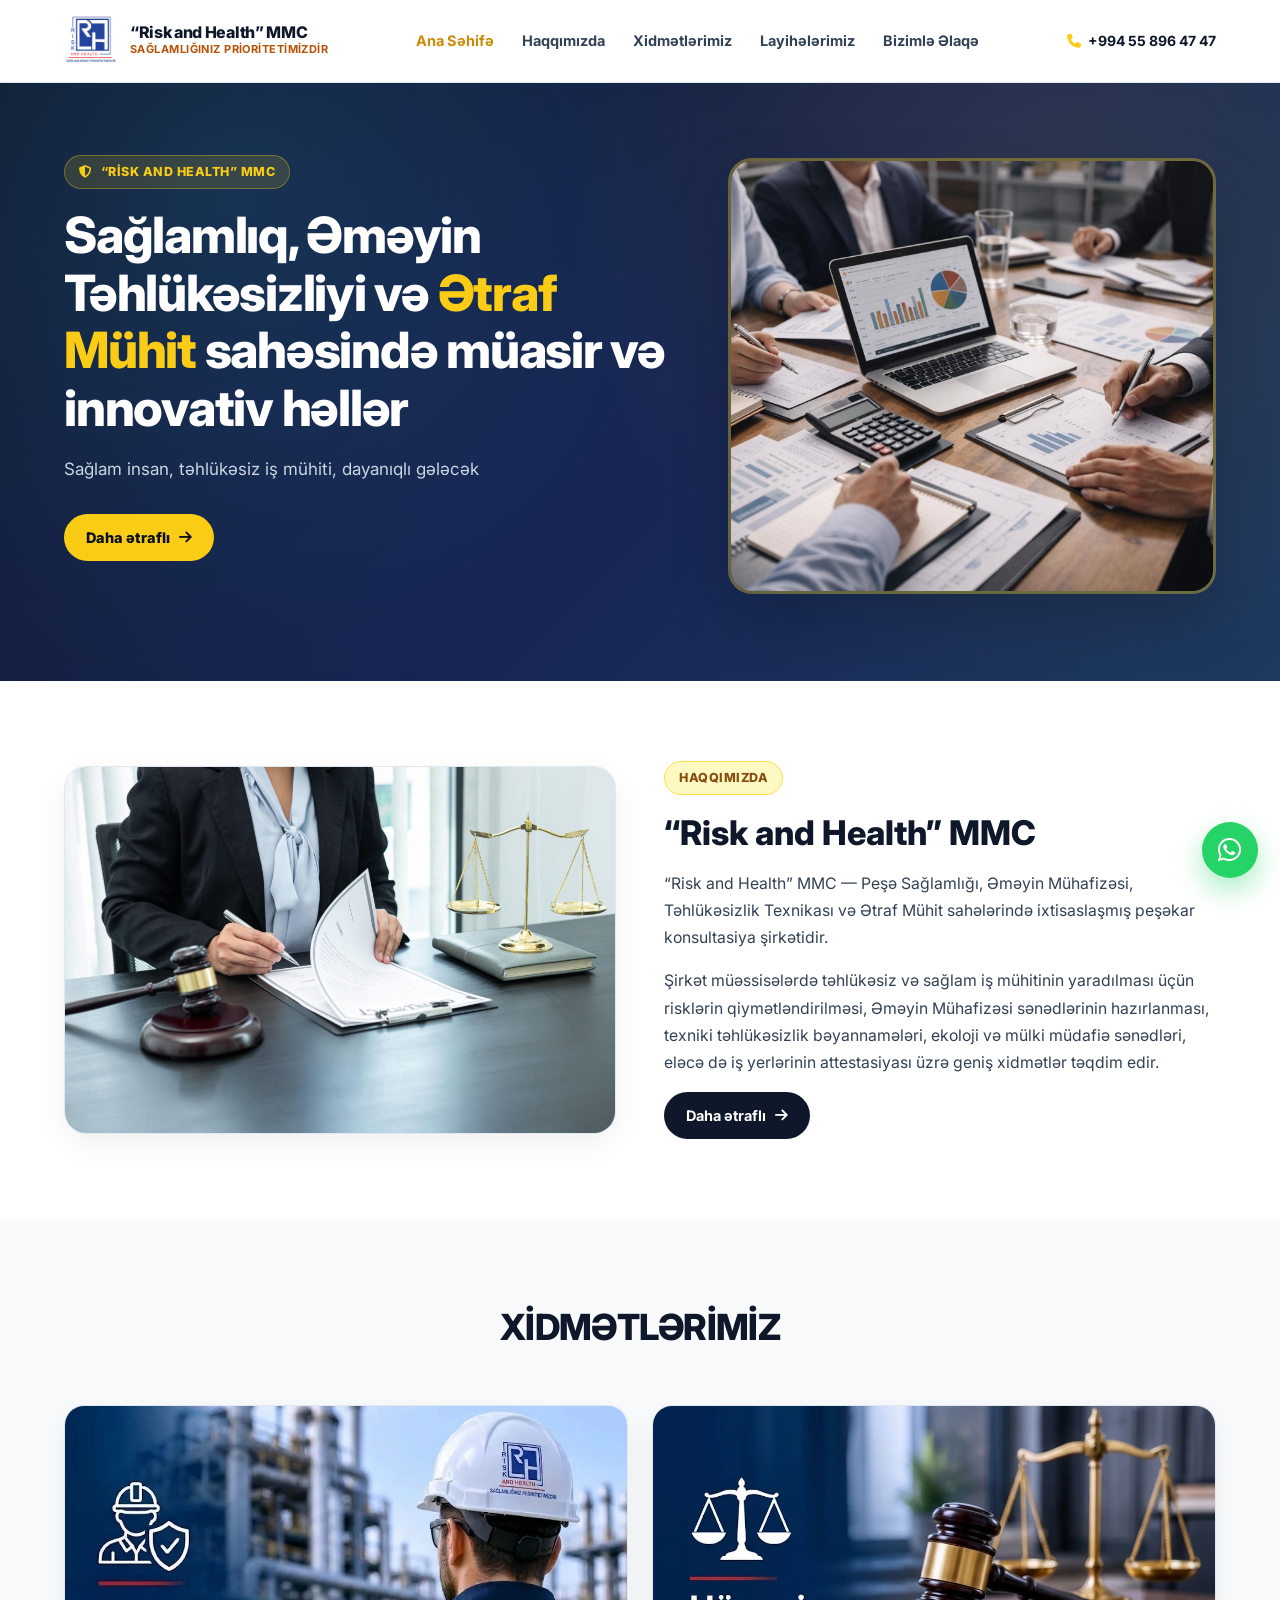
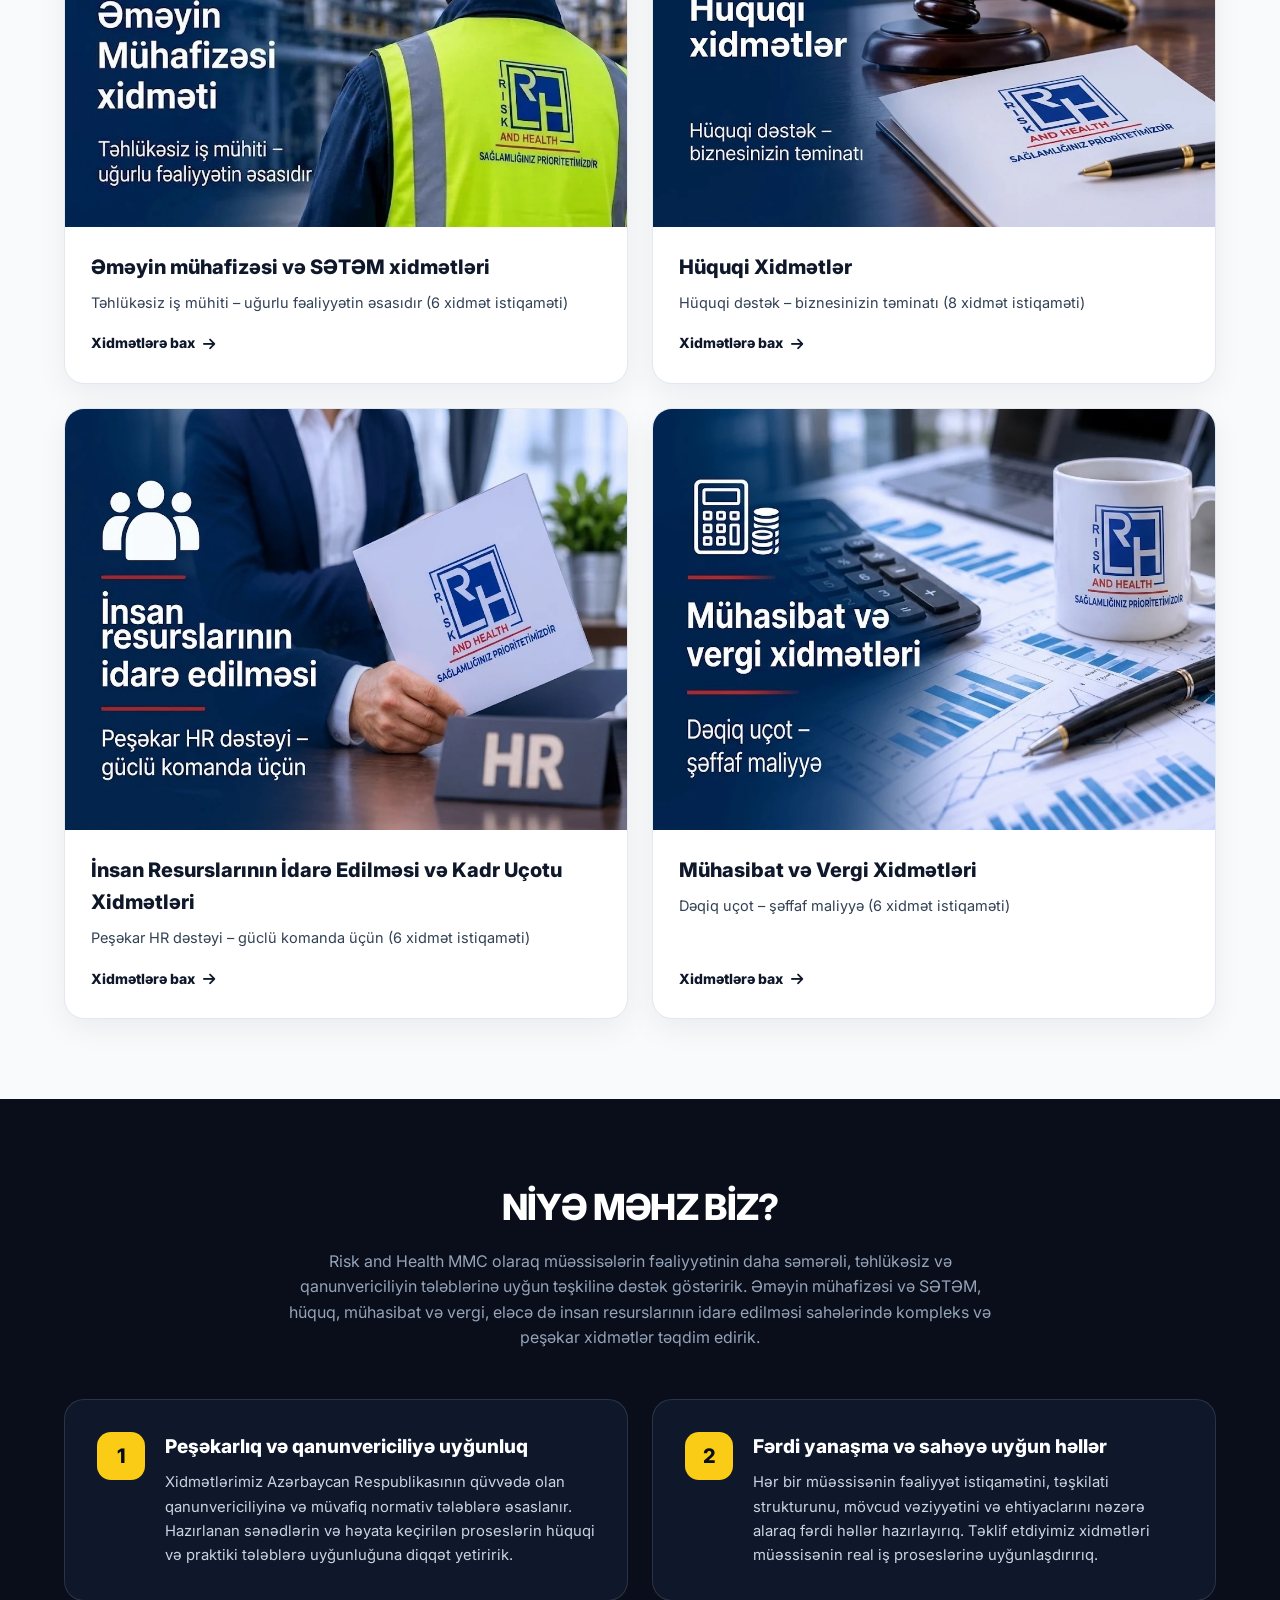
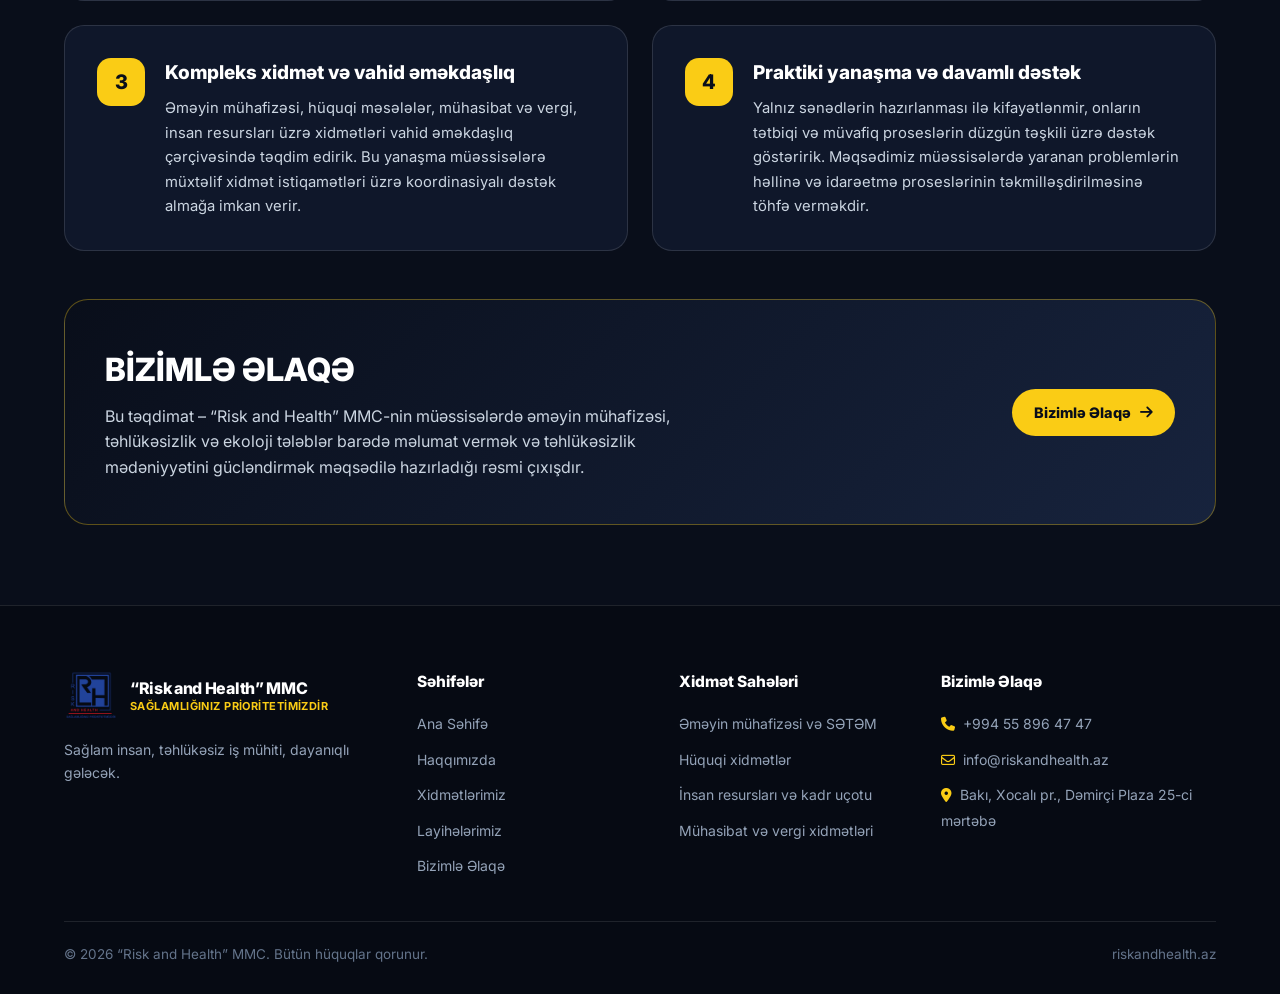
==== commit 5d3ce463: "Polish hero navy gradient and compact mobile hero spacing" ====
--- a/index.html
+++ b/index.html
@@ -9,7 +9,7 @@
   <link rel="preconnect" href="https://fonts.gstatic.com" crossorigin>
   <link href="https://fonts.googleapis.com/css2?family=Inter:wght@400;500;600;700;800;900&display=swap" rel="stylesheet">
   <link rel="stylesheet" href="https://cdnjs.cloudflare.com/ajax/libs/font-awesome/6.5.1/css/all.min.css">
-  <link rel="stylesheet" href="css/style.css?v=5">
+  <link rel="stylesheet" href="css/style.css?v=7">
 </head>
 <body>
 
--- a/css/style.css
+++ b/css/style.css
@@ -224,8 +224,9 @@
 /* Hero */
 .hero-section {
   background:
-    radial-gradient(circle at 15% 20%, rgba(250, 204, 21, 0.12), transparent 40%),
-    linear-gradient(135deg, #070B14 0%, #0F172A 60%, #16223E 100%);
+    radial-gradient(circle at 18% 18%, rgba(56, 189, 248, 0.14), transparent 45%),
+    radial-gradient(circle at 82% 20%, rgba(250, 204, 21, 0.10), transparent 42%),
+    linear-gradient(135deg, #0F172A 0%, #172554 55%, #1E3A5F 100%);
   color: #FFFFFF;
   padding: 72px 0 84px;
   position: relative;
@@ -1232,6 +1233,40 @@
     margin-top: 16px;
     max-width: 100%;
   }
+  .hero-section {
+    padding: 34px 0 42px;
+  }
+  .hero-grid {
+    gap: 24px;
+  }
+  .eyebrow {
+    margin-bottom: 12px;
+    font-size: 11.5px;
+  }
+  .hero-title {
+    font-size: 27px;
+    line-height: 1.2;
+    margin-bottom: 12px;
+  }
+  .hero-sub {
+    font-size: 15px;
+    line-height: 1.55;
+    margin-bottom: 20px;
+  }
+  .hero-actions {
+    margin-bottom: 22px;
+  }
+  .hero-metrics {
+    padding-top: 16px;
+    gap: 10px;
+  }
+  .metric-item strong {
+    font-size: 20px;
+  }
+  .hero-img-frame img {
+    max-height: 240px;
+    object-fit: cover;
+  }
 }
 
 /* Partner & Client Logos Grid */
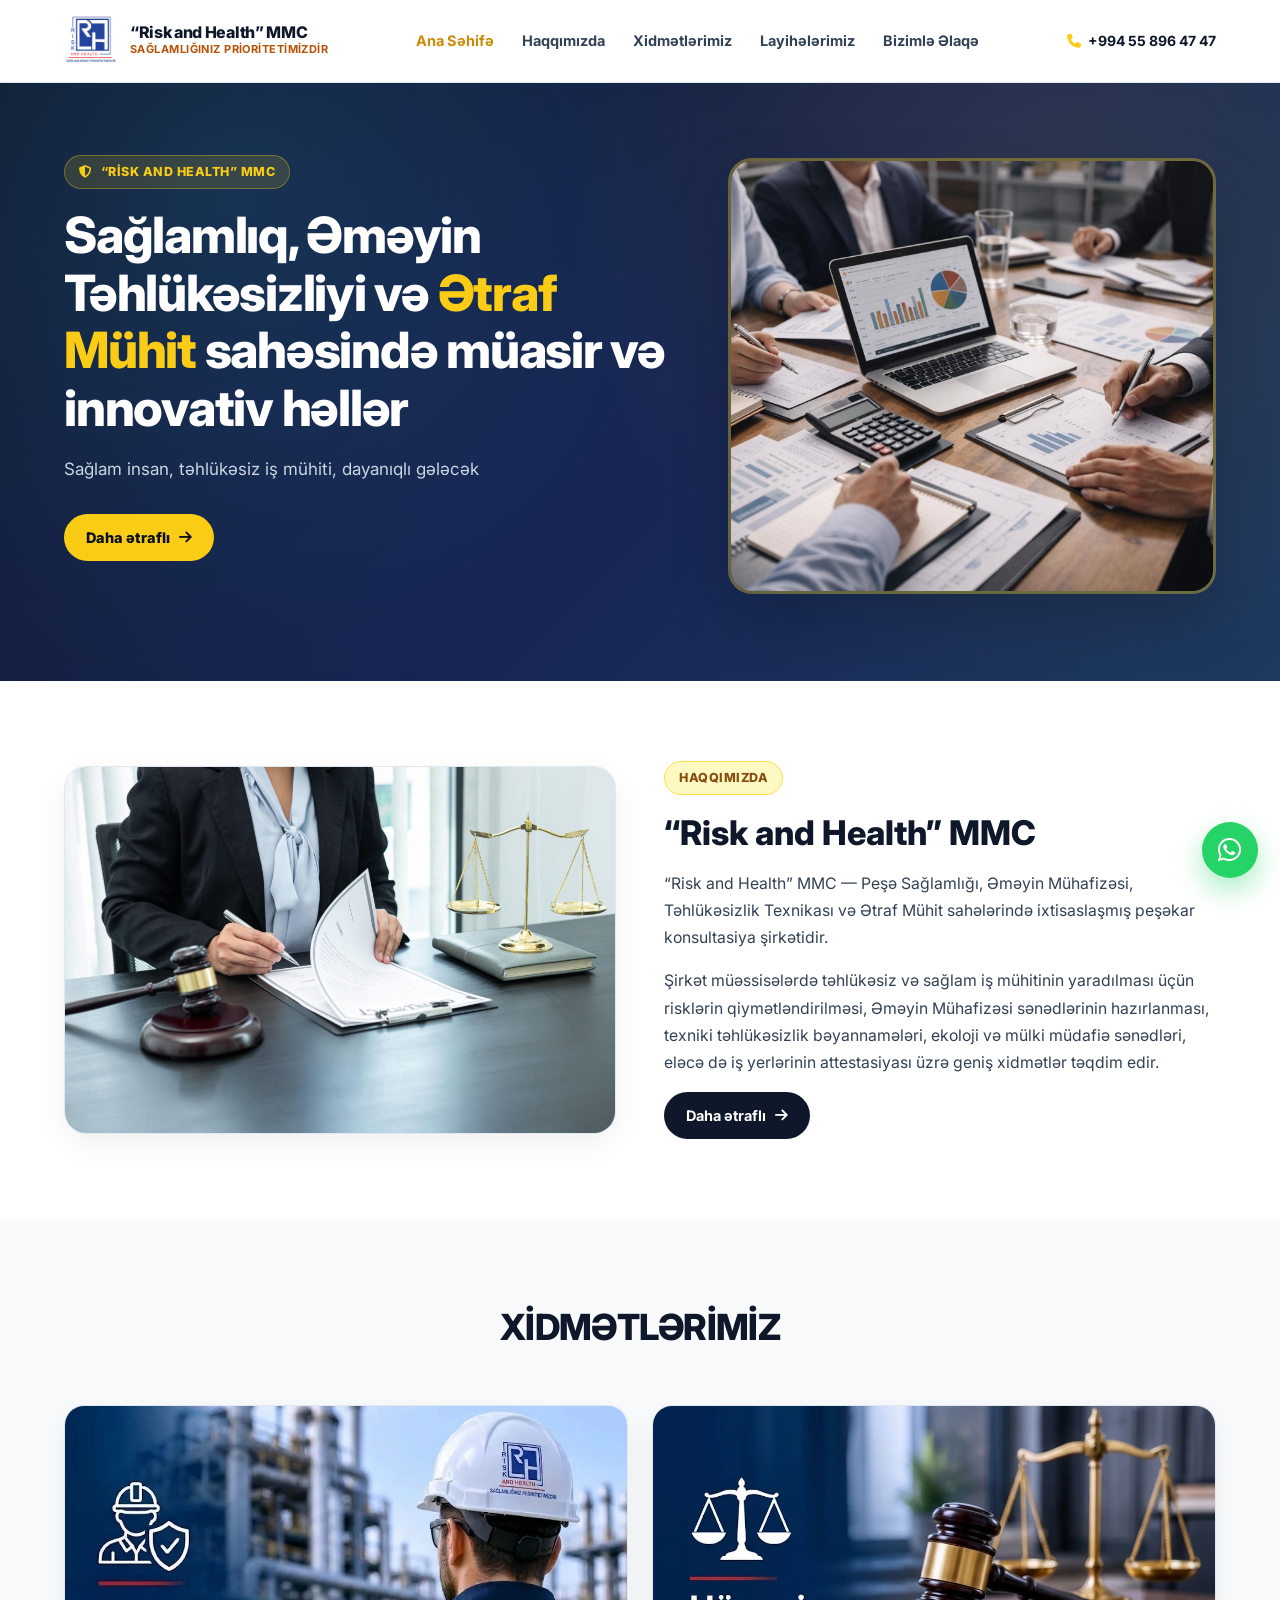
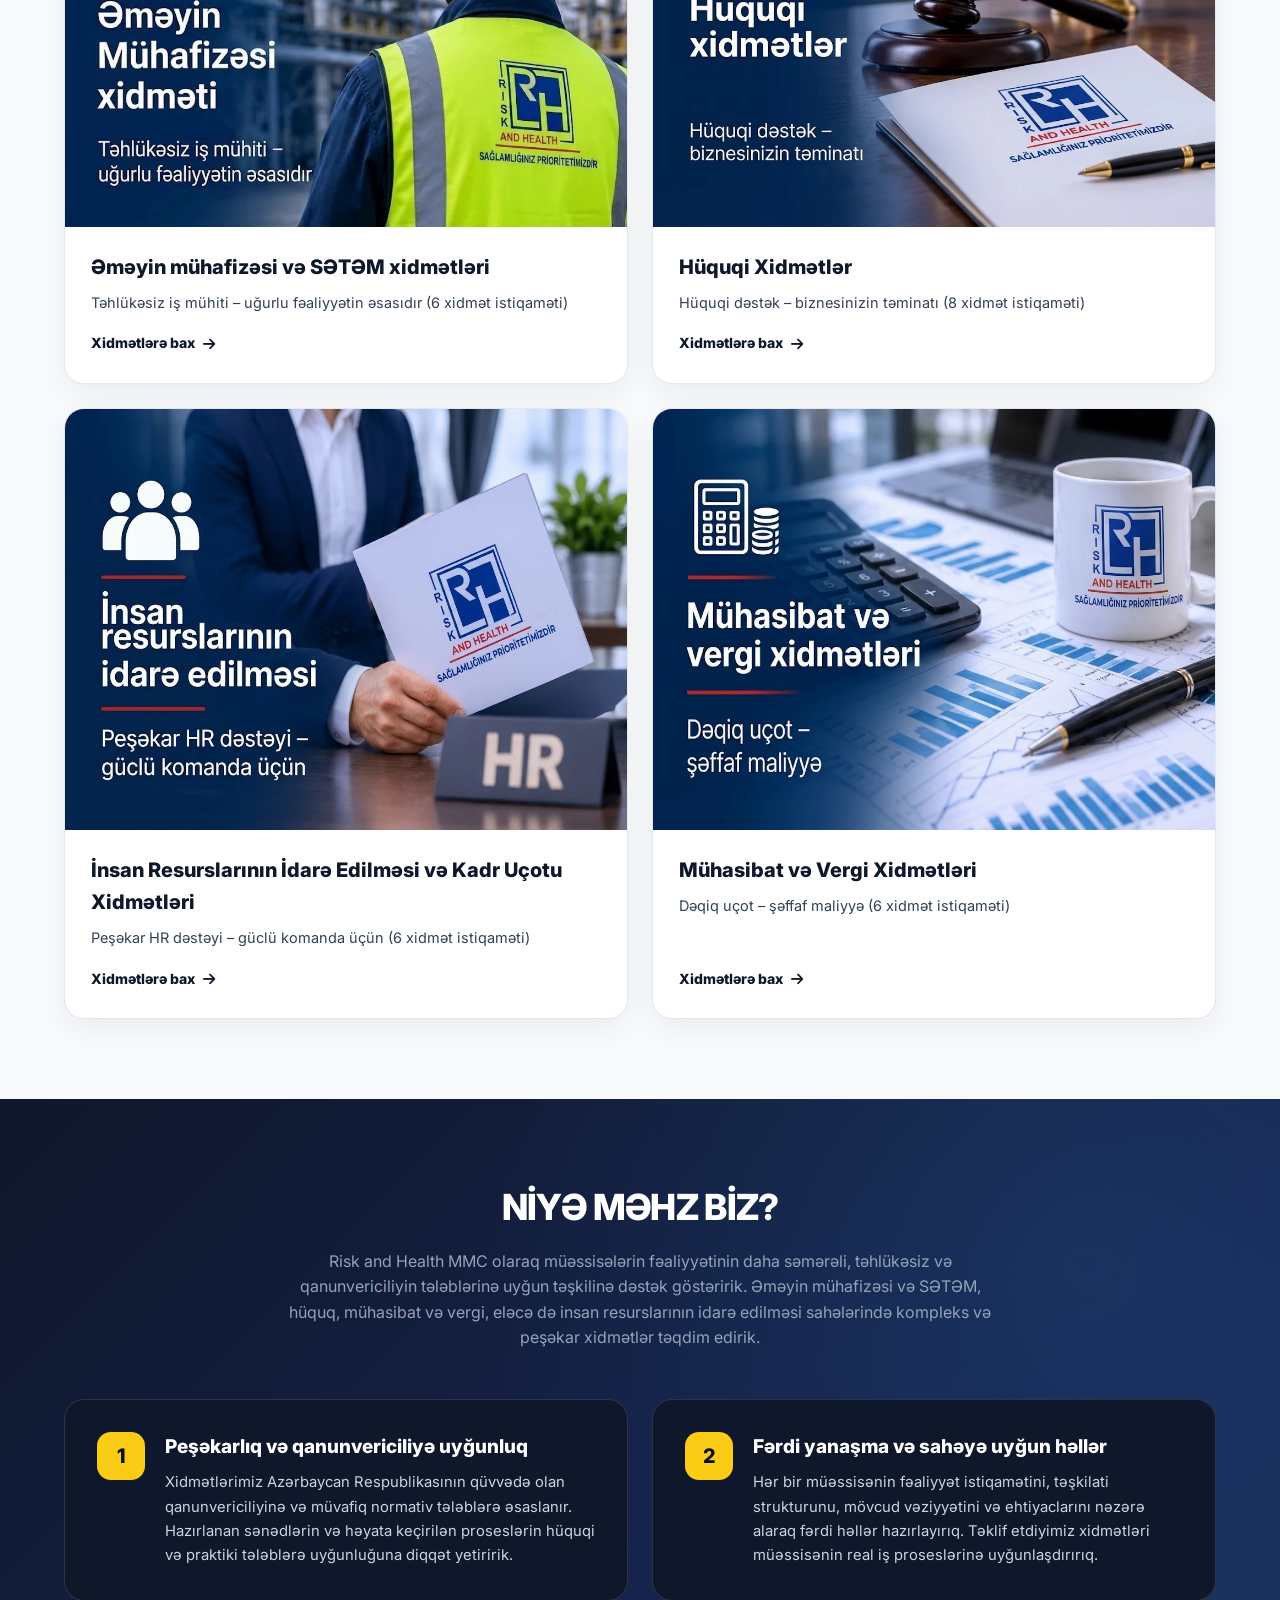
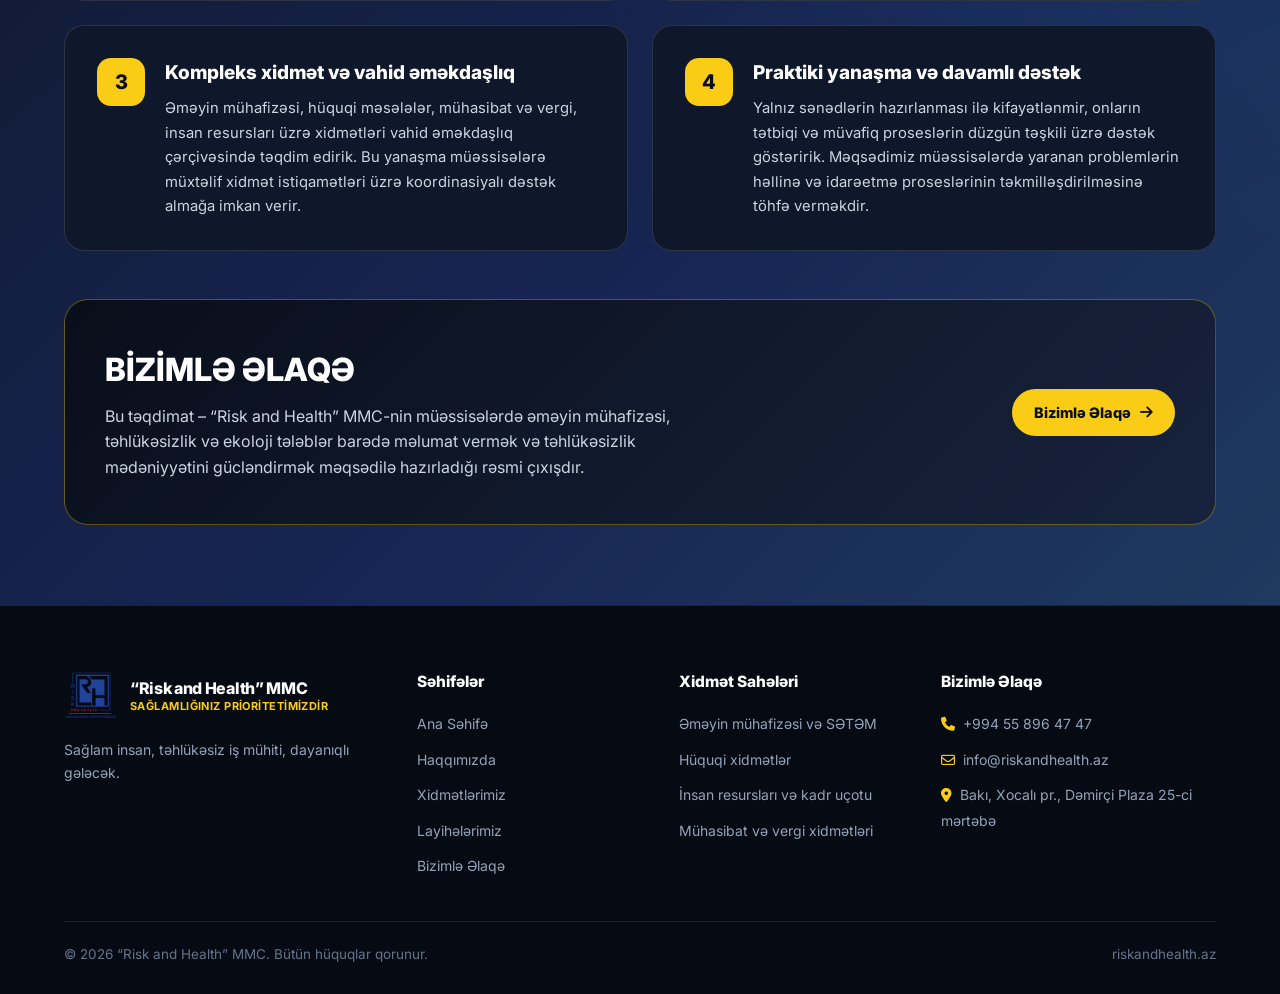
==== commit 8fb14cd8: "Match .section-dark background to corporate navy gradient and bump CSS v=8" ====
--- a/index.html
+++ b/index.html
@@ -9,7 +9,7 @@
   <link rel="preconnect" href="https://fonts.gstatic.com" crossorigin>
   <link href="https://fonts.googleapis.com/css2?family=Inter:wght@400;500;600;700;800;900&display=swap" rel="stylesheet">
   <link rel="stylesheet" href="https://cdnjs.cloudflare.com/ajax/libs/font-awesome/6.5.1/css/all.min.css">
-  <link rel="stylesheet" href="css/style.css?v=7">
+  <link rel="stylesheet" href="css/style.css?v=8">
 </head>
 <body>
 
--- a/css/style.css
+++ b/css/style.css
@@ -372,7 +372,9 @@
 }
 
 .section-dark {
-  background: var(--bg-dark);
+  background:
+    radial-gradient(circle at 85% 15%, rgba(56, 189, 248, 0.10), transparent 42%),
+    linear-gradient(135deg, #0F172A 0%, #172554 60%, #1E3A5F 100%);
   color: #FFFFFF;
 }
 
@@ -710,7 +712,10 @@
 
 /* Subpage Hero */
 .page-hero {
-  background: linear-gradient(135deg, #070B14 0%, #0F172A 65%, #1A2744 100%);
+  background:
+    radial-gradient(circle at 18% 18%, rgba(56, 189, 248, 0.14), transparent 45%),
+    radial-gradient(circle at 82% 20%, rgba(250, 204, 21, 0.10), transparent 42%),
+    linear-gradient(135deg, #0F172A 0%, #172554 55%, #1E3A5F 100%);
   color: #FFFFFF;
   padding: 58px 0 64px;
   border-bottom: 3px solid var(--accent);
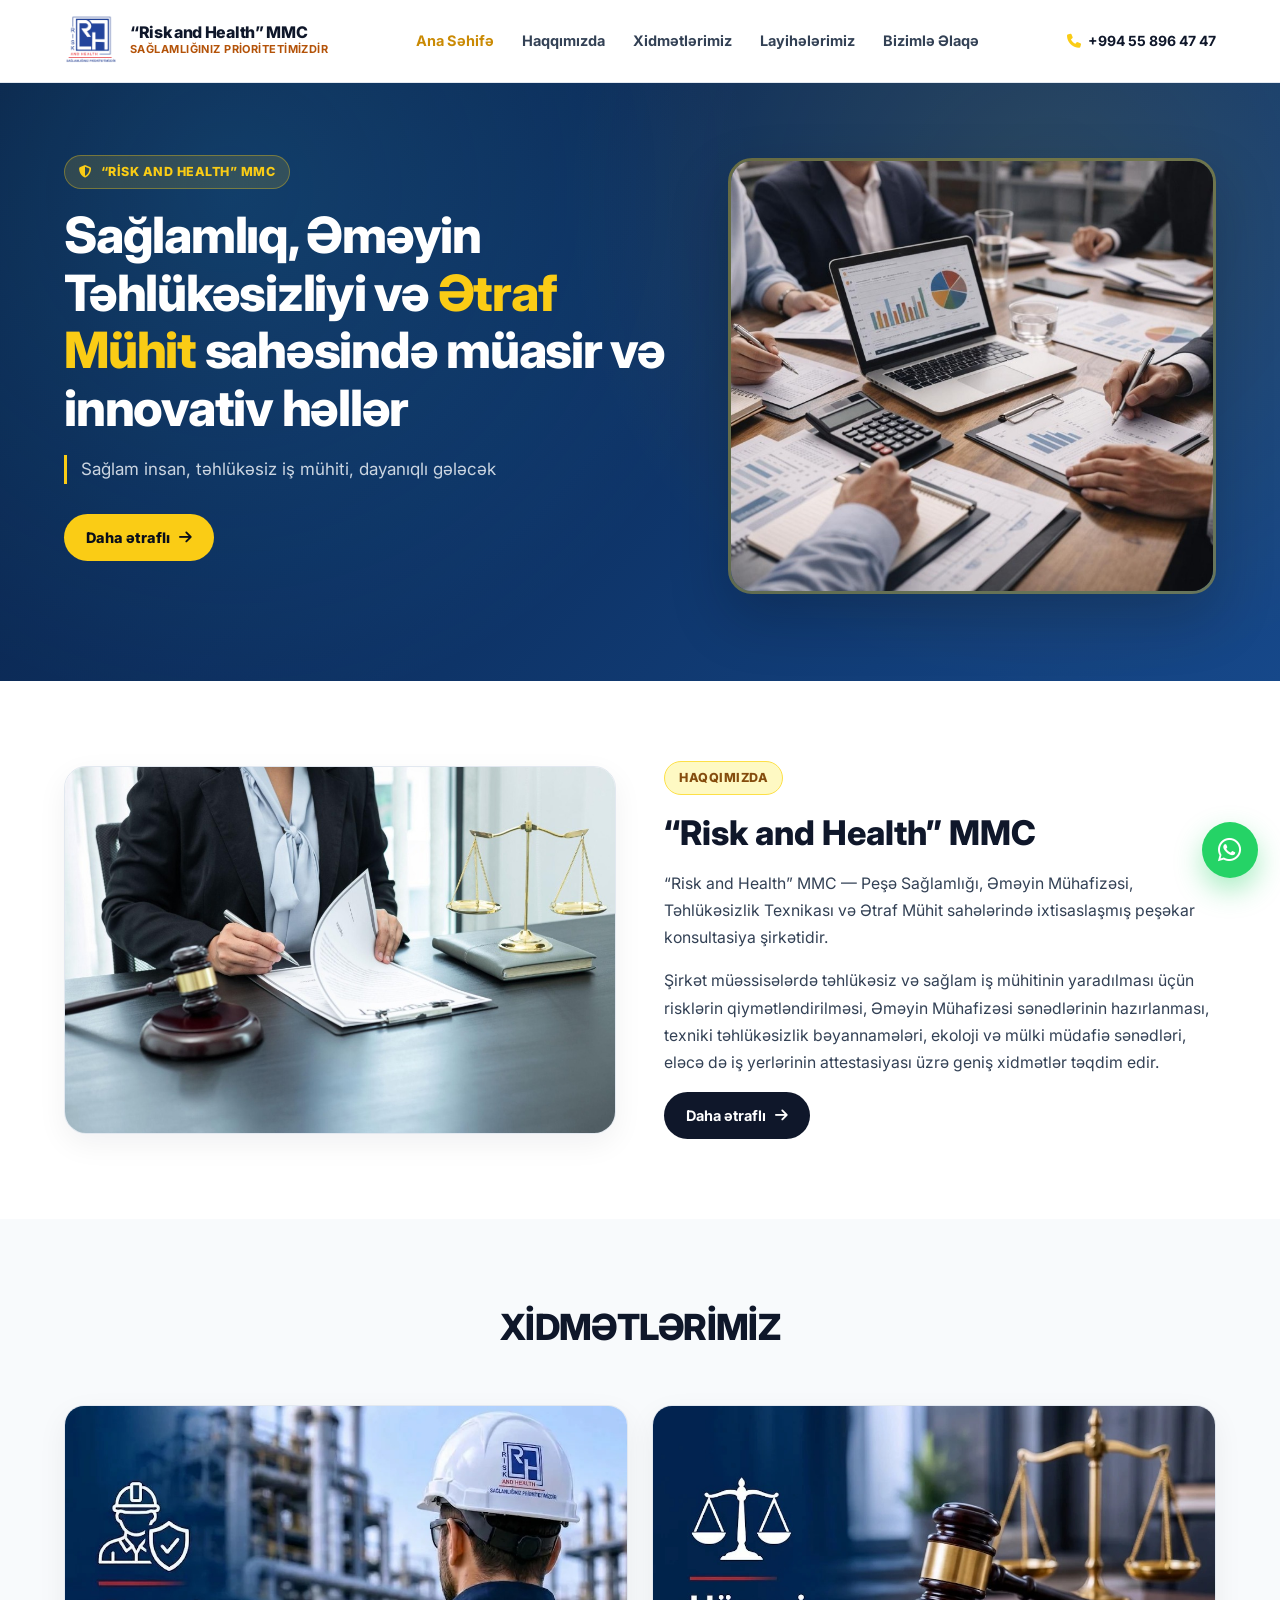
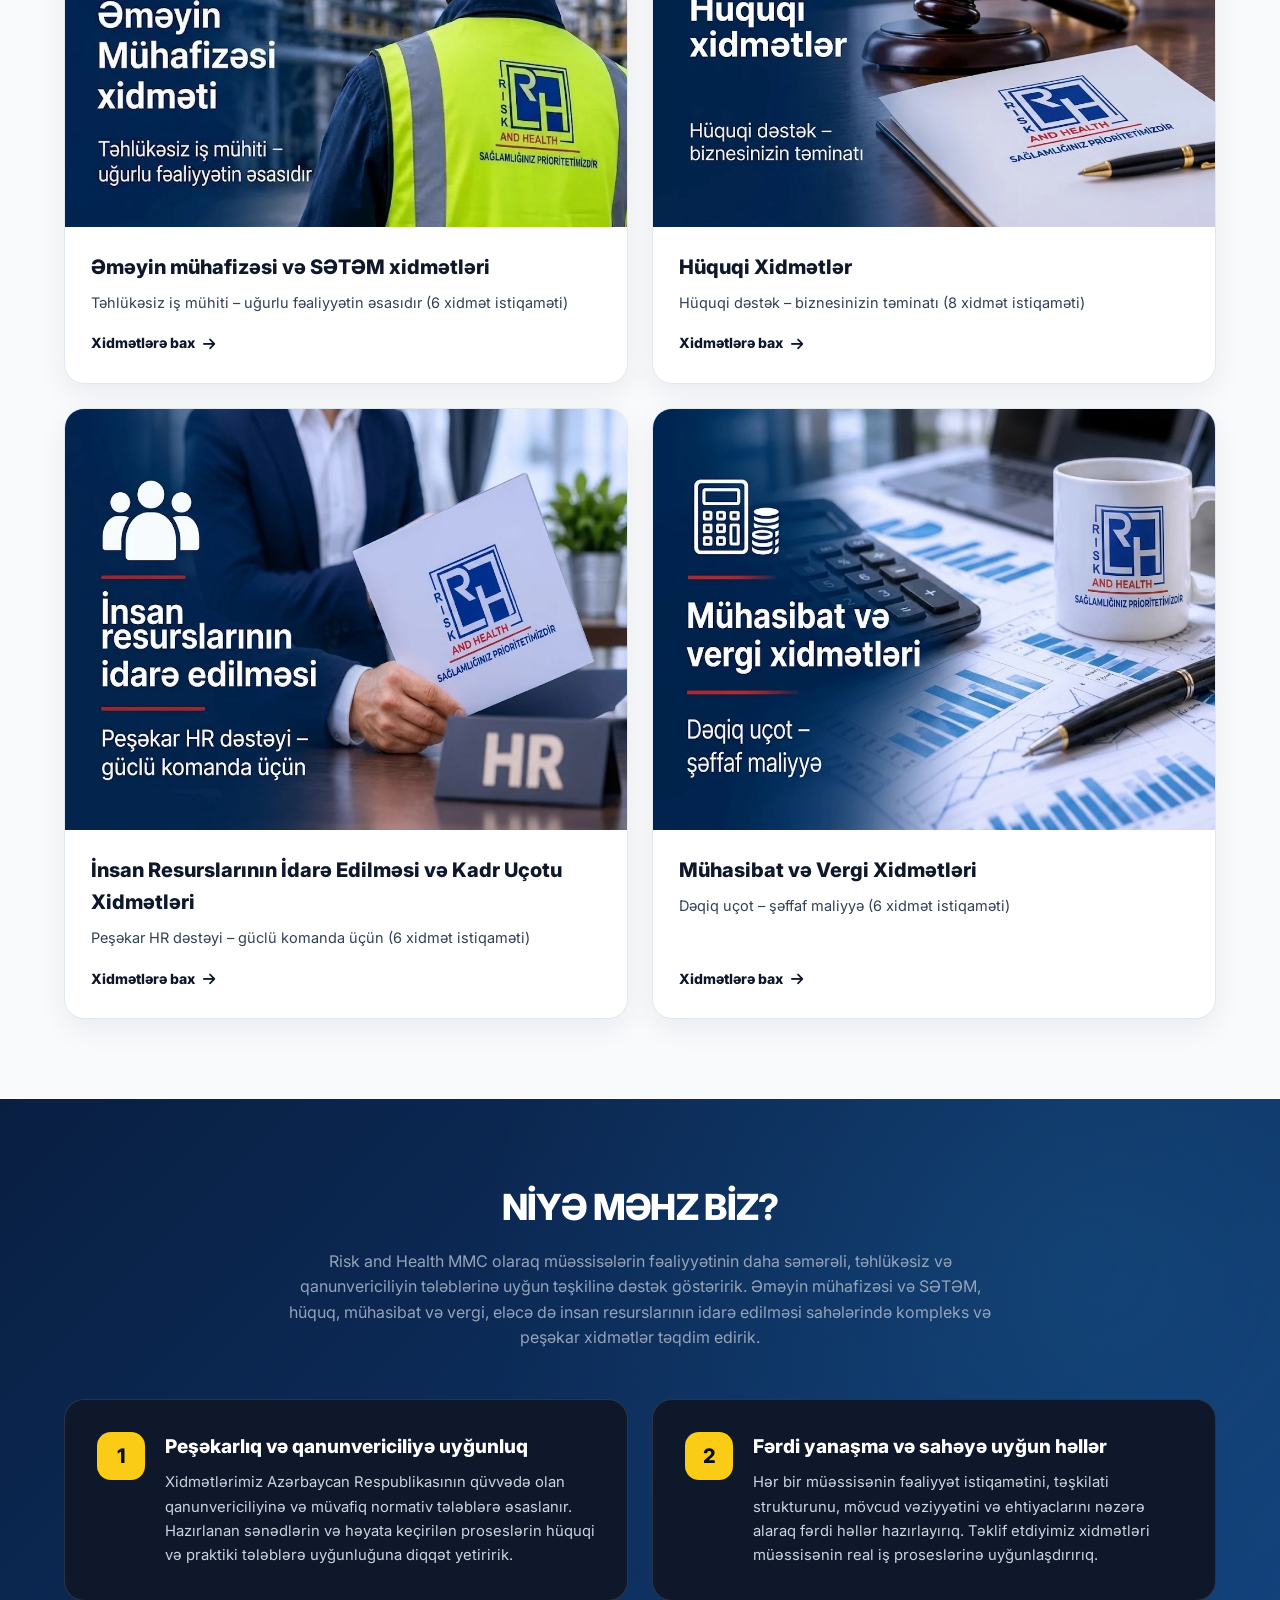
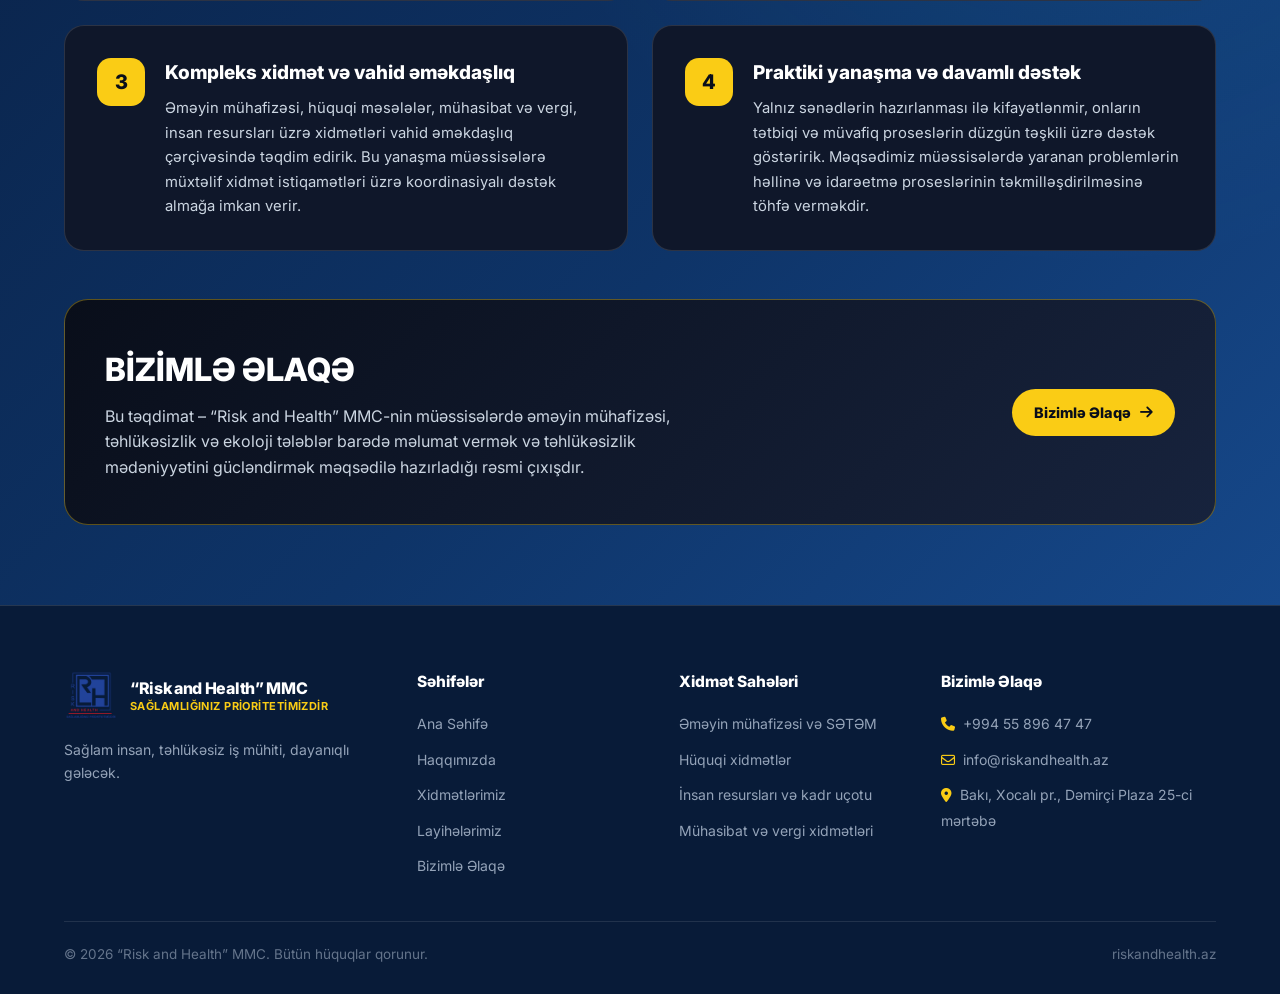
==== commit 9965ed70: "Switch dark sections to cobalt-navy palette matching brand mockup and bump CSS v=9" ====
--- a/index.html
+++ b/index.html
@@ -9,7 +9,7 @@
   <link rel="preconnect" href="https://fonts.gstatic.com" crossorigin>
   <link href="https://fonts.googleapis.com/css2?family=Inter:wght@400;500;600;700;800;900&display=swap" rel="stylesheet">
   <link rel="stylesheet" href="https://cdnjs.cloudflare.com/ajax/libs/font-awesome/6.5.1/css/all.min.css">
-  <link rel="stylesheet" href="css/style.css?v=8">
+  <link rel="stylesheet" href="css/style.css?v=9">
 </head>
 <body>
 
--- a/css/style.css
+++ b/css/style.css
@@ -224,9 +224,9 @@
 /* Hero */
 .hero-section {
   background:
-    radial-gradient(circle at 18% 18%, rgba(56, 189, 248, 0.14), transparent 45%),
-    radial-gradient(circle at 82% 20%, rgba(250, 204, 21, 0.10), transparent 42%),
-    linear-gradient(135deg, #0F172A 0%, #172554 55%, #1E3A5F 100%);
+    radial-gradient(circle at 18% 18%, rgba(56, 189, 248, 0.16), transparent 45%),
+    radial-gradient(circle at 82% 20%, rgba(250, 204, 21, 0.12), transparent 42%),
+    linear-gradient(135deg, #091F42 0%, #0E3468 55%, #16488A 100%);
   color: #FFFFFF;
   padding: 72px 0 84px;
   position: relative;
@@ -274,6 +274,8 @@
   line-height: 1.7;
   max-width: 590px;
   margin-bottom: 30px;
+  border-left: 3px solid var(--accent);
+  padding-left: 14px;
 }
 
 .hero-actions {
@@ -373,8 +375,8 @@
 
 .section-dark {
   background:
-    radial-gradient(circle at 85% 15%, rgba(56, 189, 248, 0.10), transparent 42%),
-    linear-gradient(135deg, #0F172A 0%, #172554 60%, #1E3A5F 100%);
+    radial-gradient(circle at 85% 15%, rgba(56, 189, 248, 0.12), transparent 42%),
+    linear-gradient(135deg, #091F42 0%, #0E3468 60%, #16488A 100%);
   color: #FFFFFF;
 }
 
@@ -624,10 +626,10 @@
 
 /* Footer */
 .site-footer {
-  background: #060A13;
+  background: #081B38;
   color: #CBD5E1;
   padding: 64px 0 28px;
-  border-top: 1px solid var(--border-dark);
+  border-top: 1px solid rgba(255, 255, 255, 0.12);
 }
 
 .site-footer .brand-logo-box {
@@ -713,9 +715,9 @@
 /* Subpage Hero */
 .page-hero {
   background:
-    radial-gradient(circle at 18% 18%, rgba(56, 189, 248, 0.14), transparent 45%),
-    radial-gradient(circle at 82% 20%, rgba(250, 204, 21, 0.10), transparent 42%),
-    linear-gradient(135deg, #0F172A 0%, #172554 55%, #1E3A5F 100%);
+    radial-gradient(circle at 18% 18%, rgba(56, 189, 248, 0.16), transparent 45%),
+    radial-gradient(circle at 82% 20%, rgba(250, 204, 21, 0.12), transparent 42%),
+    linear-gradient(135deg, #091F42 0%, #0E3468 55%, #16488A 100%);
   color: #FFFFFF;
   padding: 58px 0 64px;
   border-bottom: 3px solid var(--accent);
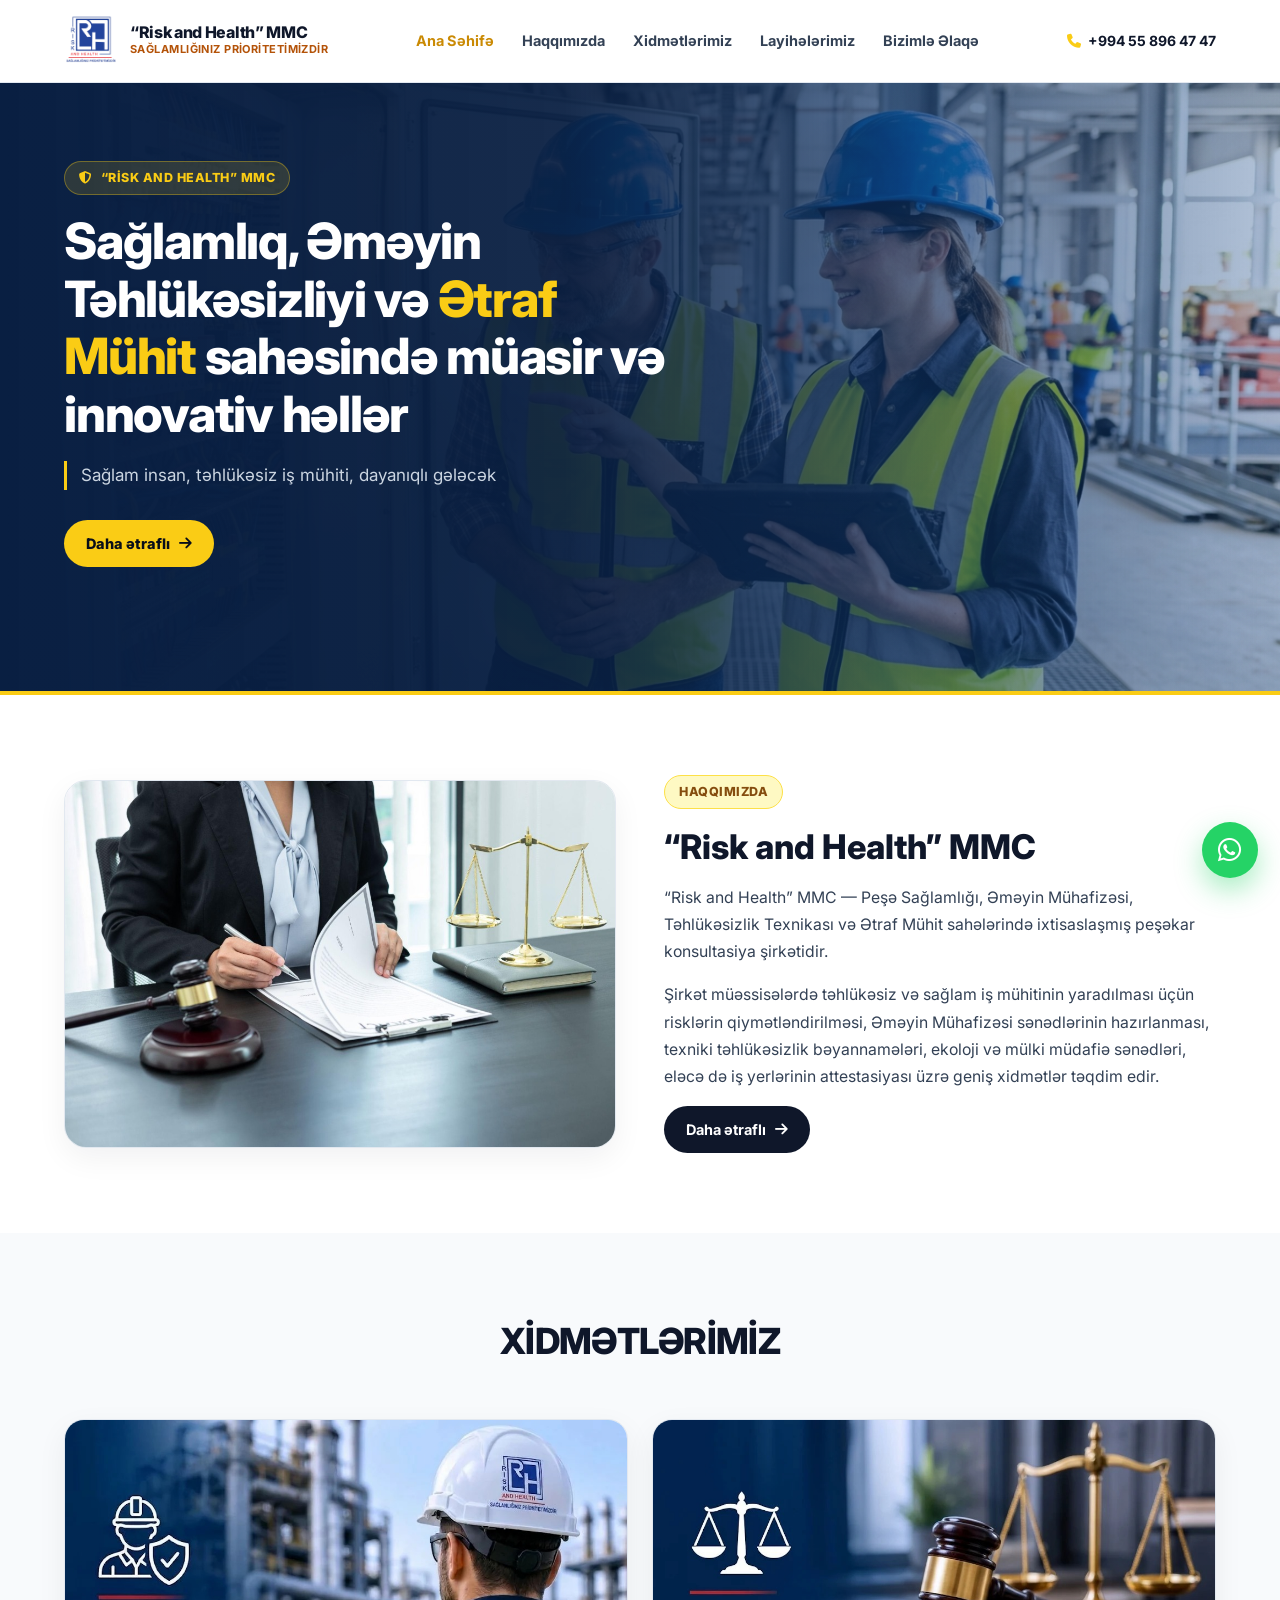
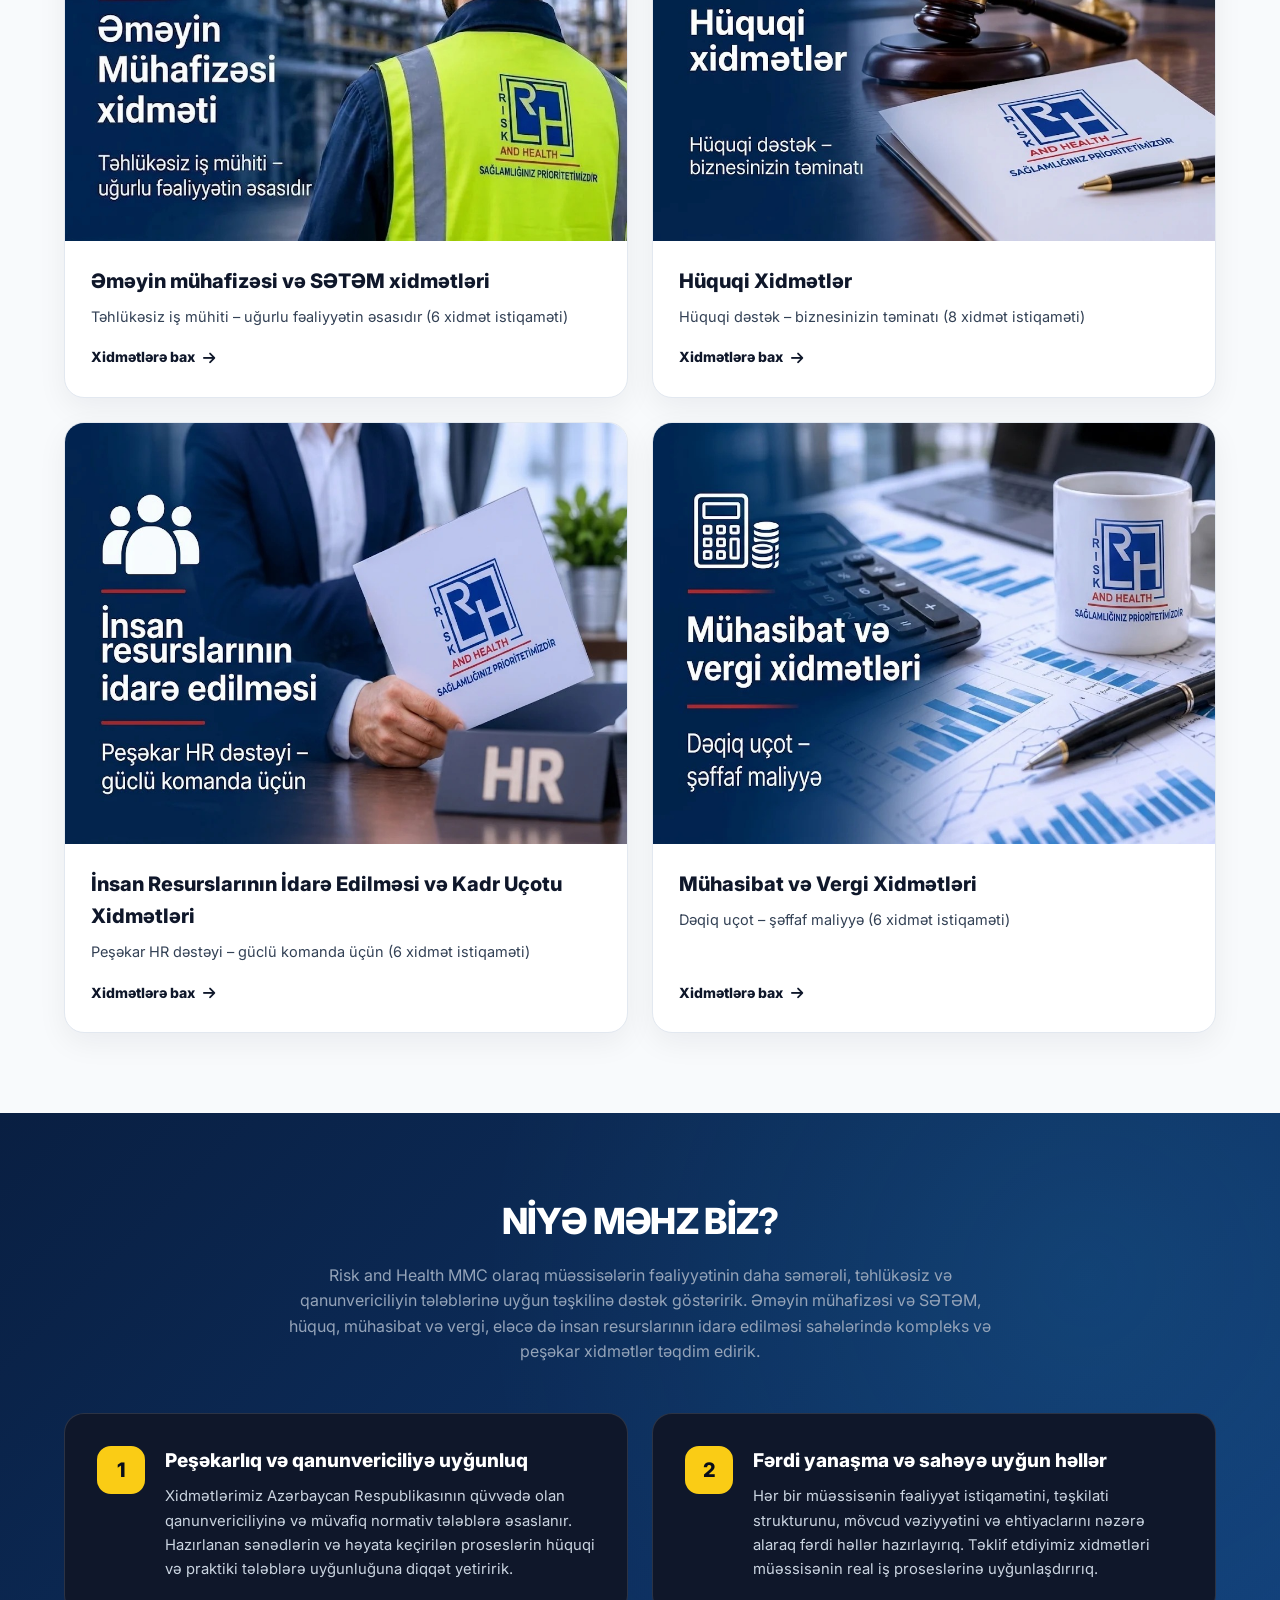
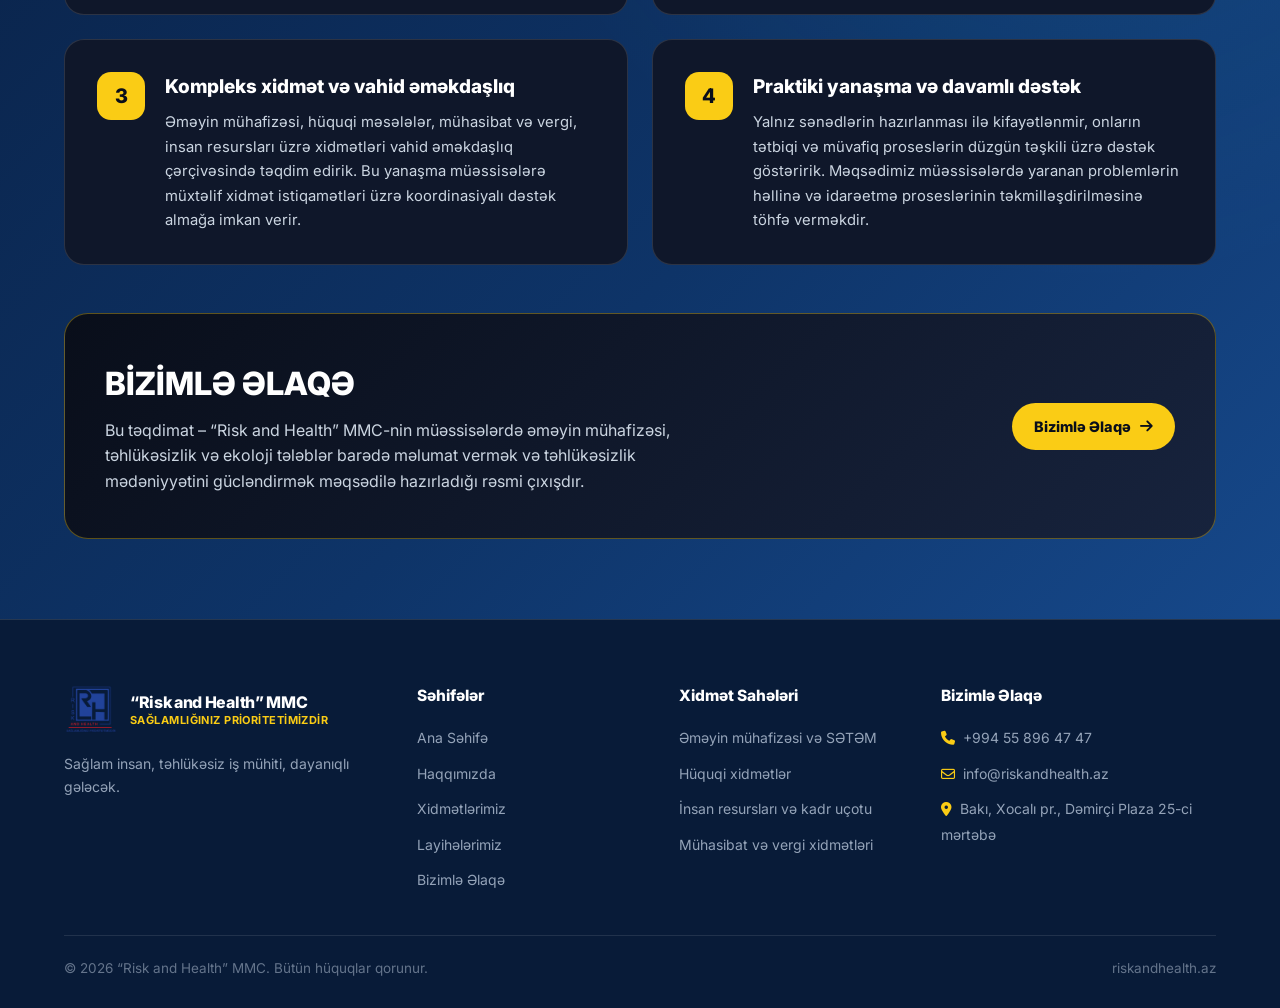
==== commit e606dc50: "Use full-bleed HSE hero background blended into cobalt-navy gradient" ====
--- a/index.html
+++ b/index.html
@@ -9,7 +9,7 @@
   <link rel="preconnect" href="https://fonts.gstatic.com" crossorigin>
   <link href="https://fonts.googleapis.com/css2?family=Inter:wght@400;500;600;700;800;900&display=swap" rel="stylesheet">
   <link rel="stylesheet" href="https://cdnjs.cloudflare.com/ajax/libs/font-awesome/6.5.1/css/all.min.css">
-  <link rel="stylesheet" href="css/style.css?v=9">
+  <link rel="stylesheet" href="css/style.css?v=10">
 </head>
 <body>
 
@@ -66,11 +66,7 @@
           </div>
         </div>
 
-        <div class="hero-media">
-          <div class="hero-img-frame">
-            <img src="assets/images/hero-consulting.jpg" alt="Risk and Health MMC — Konsultasiya və həllər">
-          </div>
-        </div>
+        <div class="hero-media" aria-hidden="true"></div>
       </div>
     </div>
   </section>
--- a/css/style.css
+++ b/css/style.css
@@ -224,13 +224,13 @@
 /* Hero */
 .hero-section {
   background:
-    radial-gradient(circle at 18% 18%, rgba(56, 189, 248, 0.16), transparent 45%),
-    radial-gradient(circle at 82% 20%, rgba(250, 204, 21, 0.12), transparent 42%),
-    linear-gradient(135deg, #091F42 0%, #0E3468 55%, #16488A 100%);
+    linear-gradient(90deg, #091F42 0%, rgba(9, 31, 66, 0.94) 44%, rgba(14, 52, 104, 0.68) 70%, rgba(22, 72, 138, 0.32) 100%),
+    url('../assets/images/hero-hse.jpg') right center / cover no-repeat;
   color: #FFFFFF;
-  padding: 72px 0 84px;
+  padding: 78px 0 88px;
   position: relative;
   overflow: hidden;
+  border-bottom: 4px solid var(--accent);
 }
 
 .hero-grid {
@@ -1196,6 +1196,14 @@
 }
 
 @media (max-width: 980px) {
+  .hero-section {
+    background:
+      linear-gradient(180deg, rgba(9, 31, 66, 0.88) 0%, rgba(14, 52, 104, 0.78) 65%, rgba(9, 31, 66, 0.92) 100%),
+      url('../assets/images/hero-hse.jpg') center center / cover no-repeat;
+  }
+  .hero-media {
+    display: none;
+  }
   .hero-grid,
   .split-grid,
   .footer-grid {
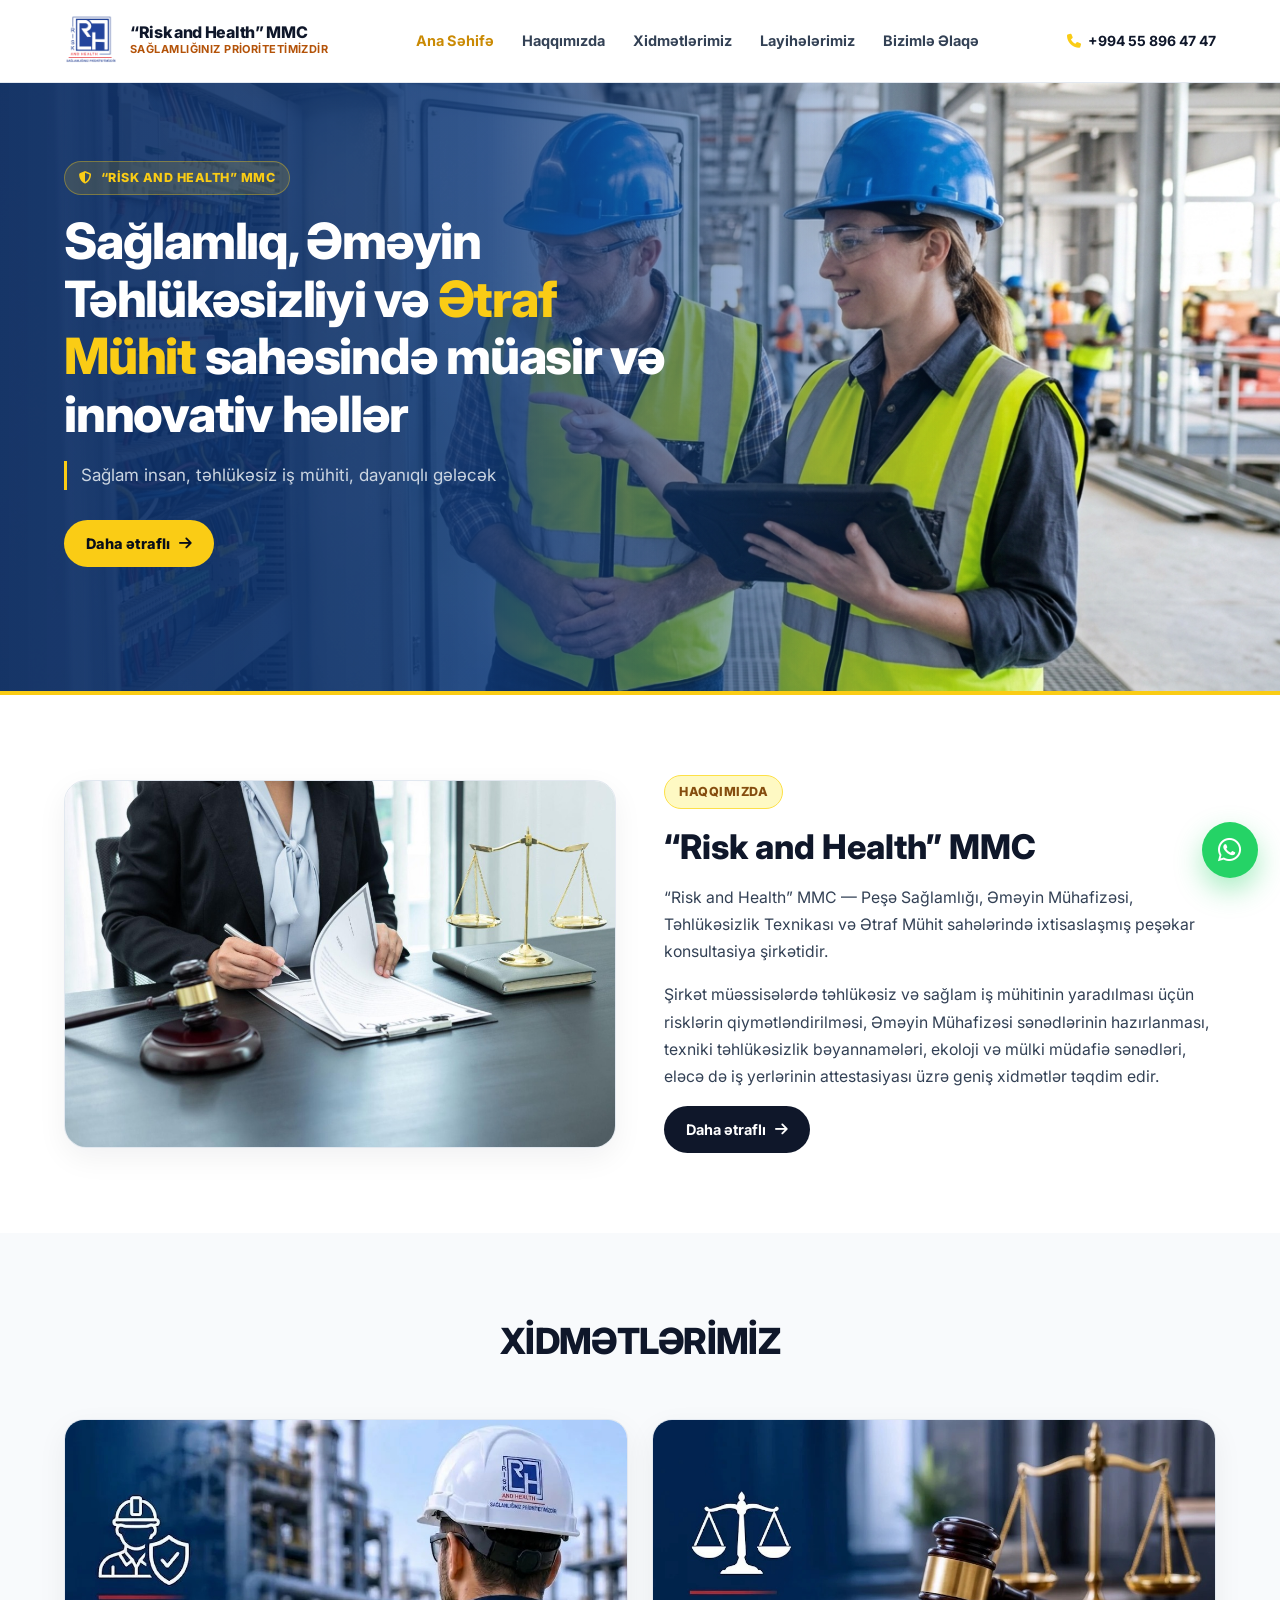
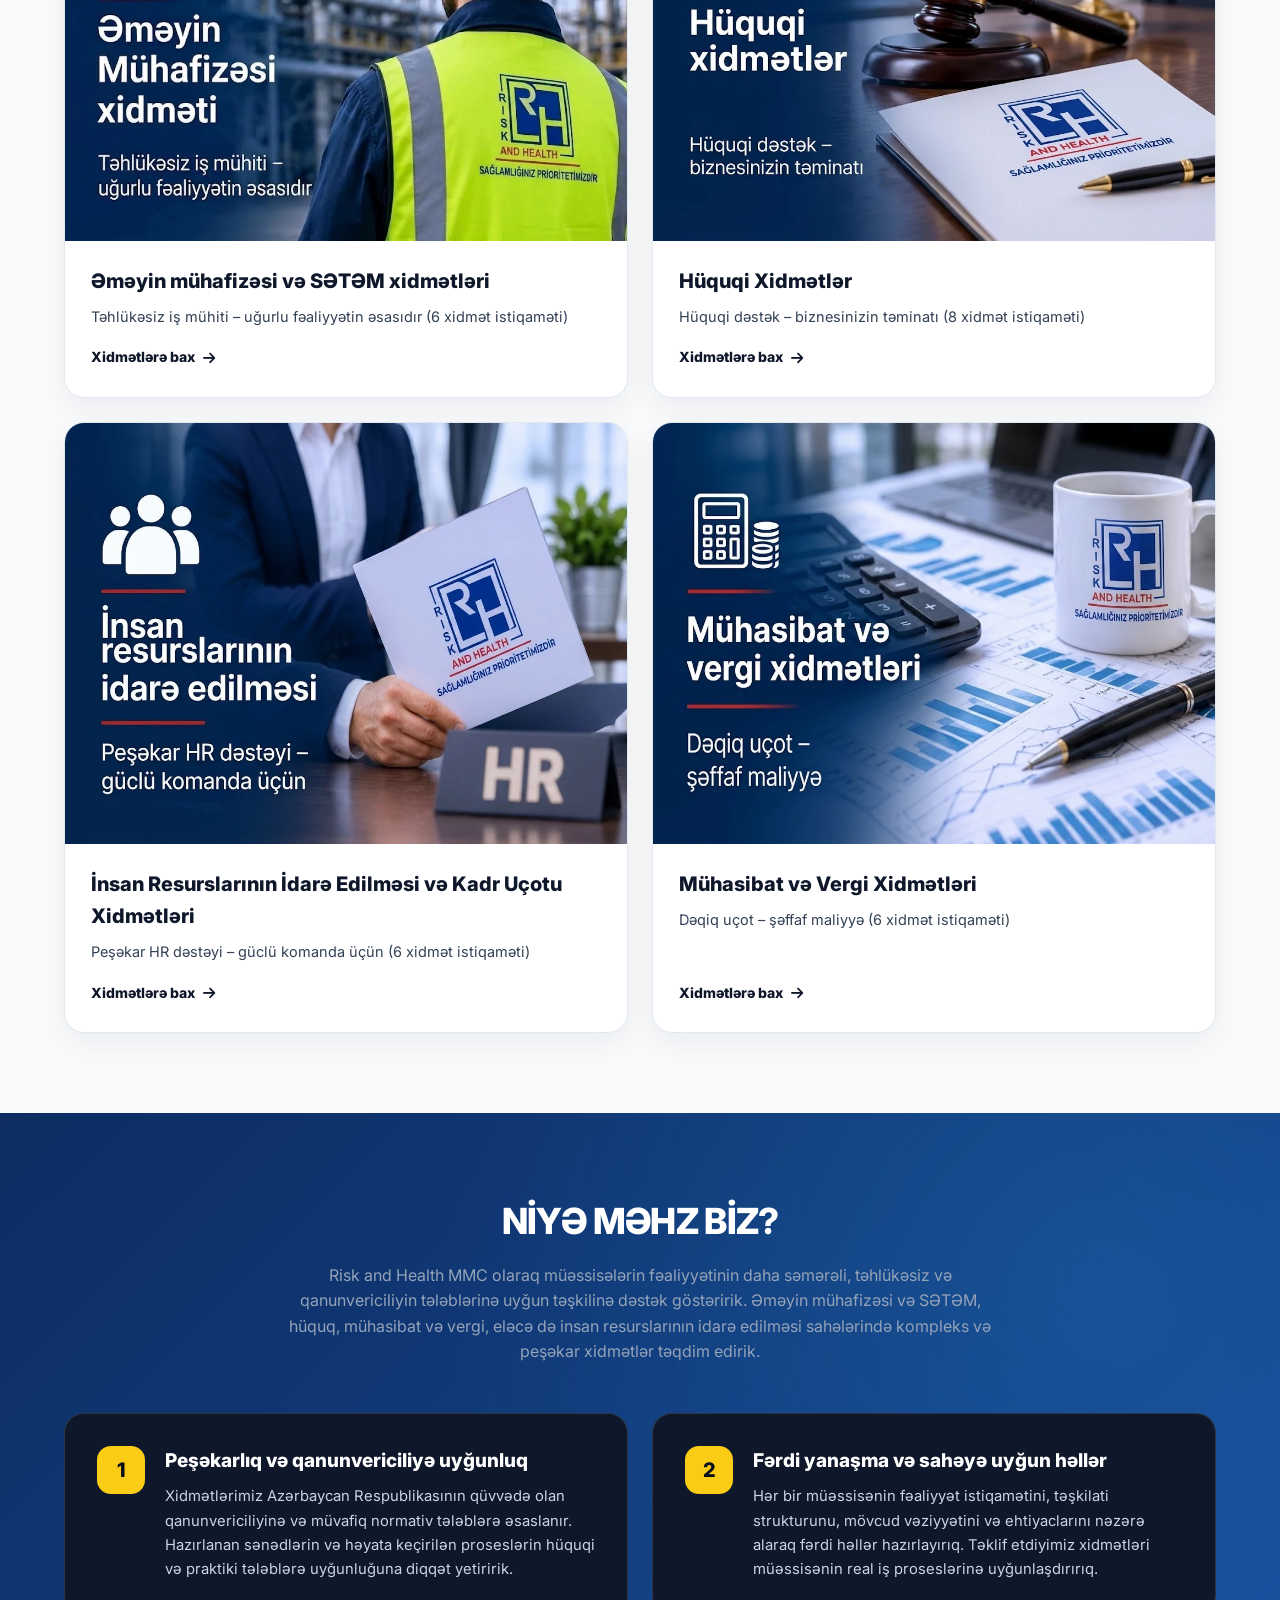
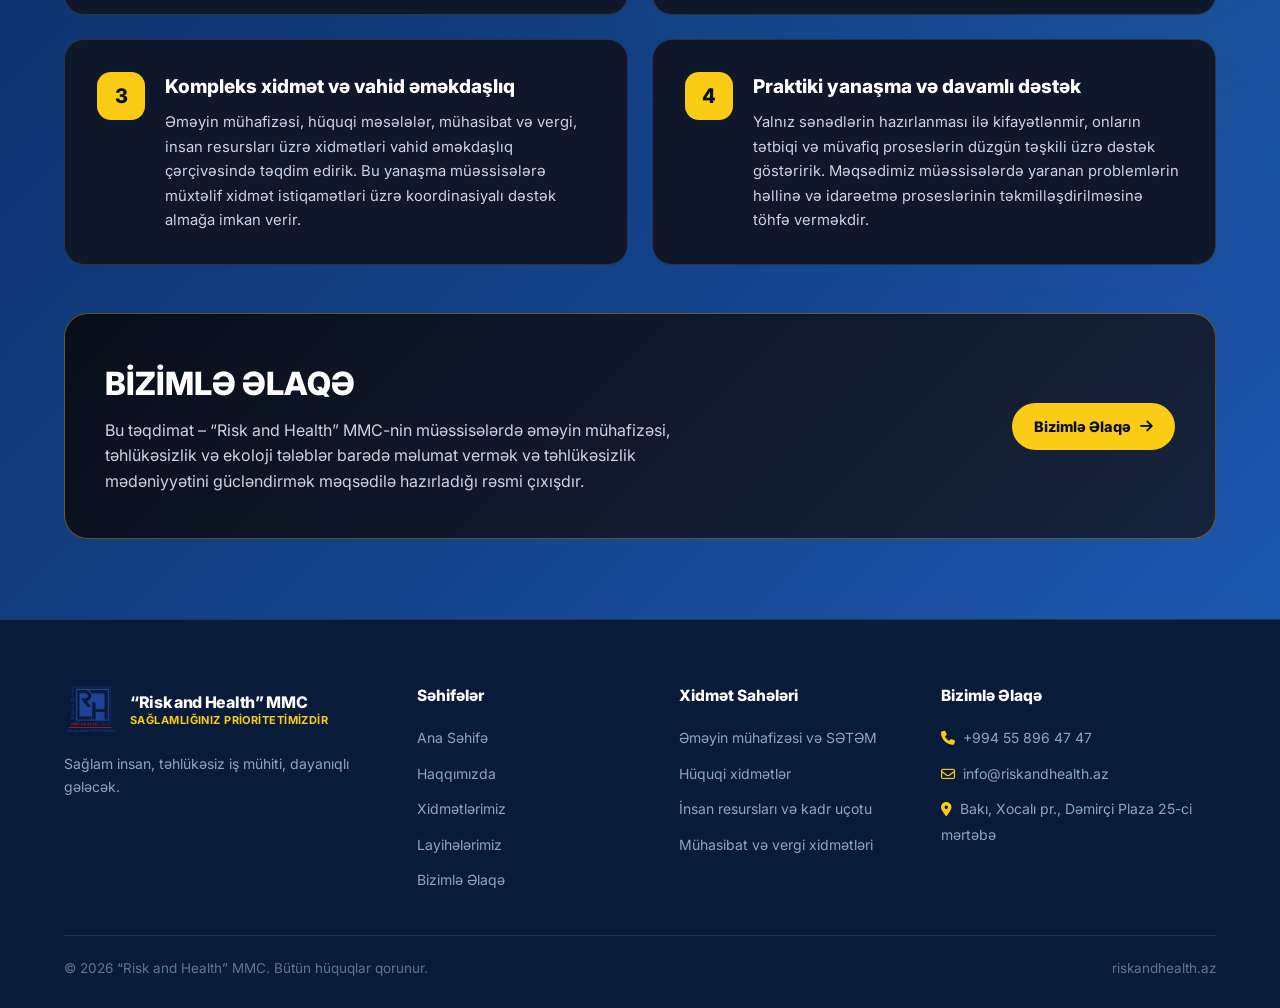
==== commit aa2a212b: "Brighten cobalt-navy hero gradient and let hero background photo show clearly" ====
--- a/index.html
+++ b/index.html
@@ -9,7 +9,7 @@
   <link rel="preconnect" href="https://fonts.gstatic.com" crossorigin>
   <link href="https://fonts.googleapis.com/css2?family=Inter:wght@400;500;600;700;800;900&display=swap" rel="stylesheet">
   <link rel="stylesheet" href="https://cdnjs.cloudflare.com/ajax/libs/font-awesome/6.5.1/css/all.min.css">
-  <link rel="stylesheet" href="css/style.css?v=10">
+  <link rel="stylesheet" href="css/style.css?v=11">
 </head>
 <body>
 
--- a/css/style.css
+++ b/css/style.css
@@ -224,7 +224,7 @@
 /* Hero */
 .hero-section {
   background:
-    linear-gradient(90deg, #091F42 0%, rgba(9, 31, 66, 0.94) 44%, rgba(14, 52, 104, 0.68) 70%, rgba(22, 72, 138, 0.32) 100%),
+    linear-gradient(90deg, rgba(13, 45, 98, 0.94) 0%, rgba(16, 58, 122, 0.84) 38%, rgba(22, 74, 150, 0.35) 62%, rgba(22, 74, 150, 0.0) 82%),
     url('../assets/images/hero-hse.jpg') right center / cover no-repeat;
   color: #FFFFFF;
   padding: 78px 0 88px;
@@ -375,8 +375,8 @@
 
 .section-dark {
   background:
-    radial-gradient(circle at 85% 15%, rgba(56, 189, 248, 0.12), transparent 42%),
-    linear-gradient(135deg, #091F42 0%, #0E3468 60%, #16488A 100%);
+    radial-gradient(circle at 85% 15%, rgba(56, 189, 248, 0.14), transparent 45%),
+    linear-gradient(135deg, #0D2D62 0%, #13428A 60%, #1D58B0 100%);
   color: #FFFFFF;
 }
 
@@ -715,9 +715,9 @@
 /* Subpage Hero */
 .page-hero {
   background:
-    radial-gradient(circle at 18% 18%, rgba(56, 189, 248, 0.16), transparent 45%),
+    radial-gradient(circle at 18% 18%, rgba(56, 189, 248, 0.18), transparent 45%),
     radial-gradient(circle at 82% 20%, rgba(250, 204, 21, 0.12), transparent 42%),
-    linear-gradient(135deg, #091F42 0%, #0E3468 55%, #16488A 100%);
+    linear-gradient(135deg, #0D2D62 0%, #13428A 55%, #1D58B0 100%);
   color: #FFFFFF;
   padding: 58px 0 64px;
   border-bottom: 3px solid var(--accent);
@@ -1198,8 +1198,8 @@
 @media (max-width: 980px) {
   .hero-section {
     background:
-      linear-gradient(180deg, rgba(9, 31, 66, 0.88) 0%, rgba(14, 52, 104, 0.78) 65%, rgba(9, 31, 66, 0.92) 100%),
-      url('../assets/images/hero-hse.jpg') center center / cover no-repeat;
+      linear-gradient(180deg, rgba(13, 45, 98, 0.80) 0%, rgba(19, 66, 138, 0.56) 55%, rgba(19, 66, 138, 0.34) 100%),
+      url('../assets/images/hero-hse.jpg') 72% center / cover no-repeat;
   }
   .hero-media {
     display: none;
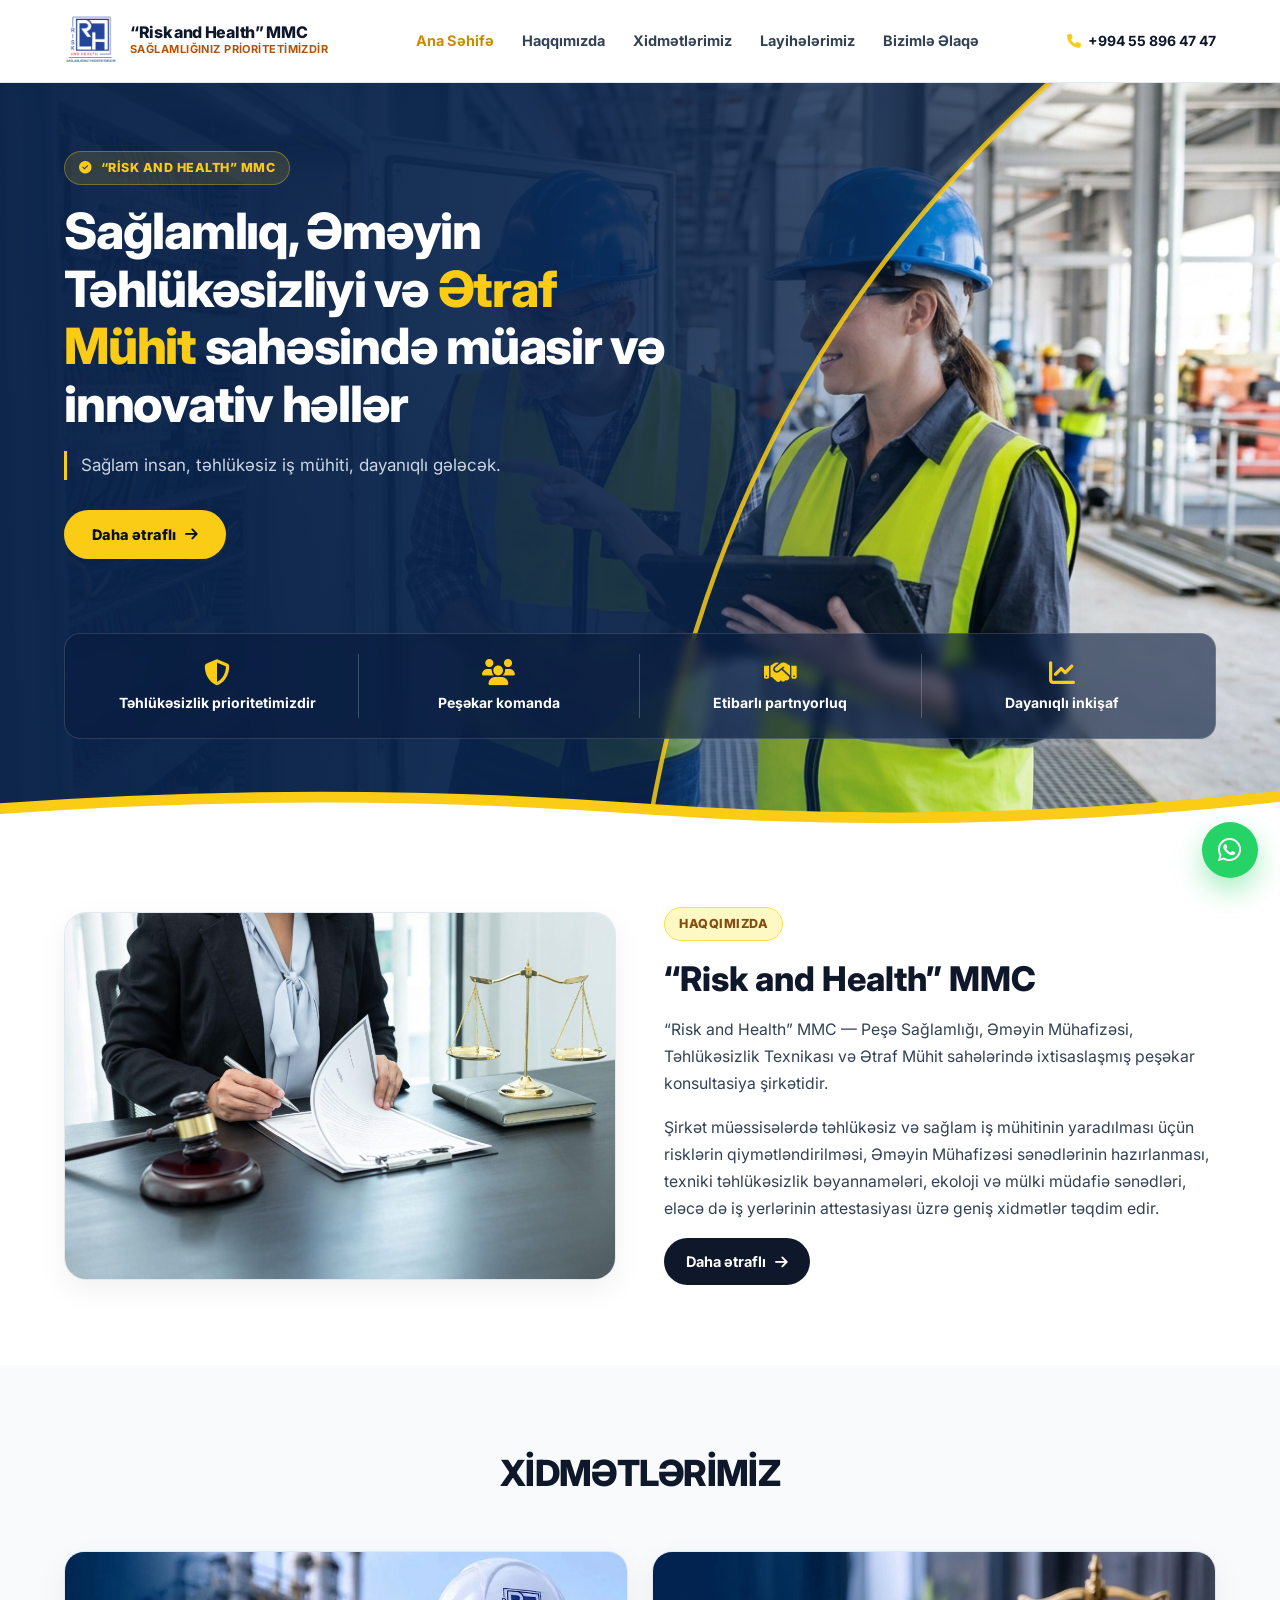
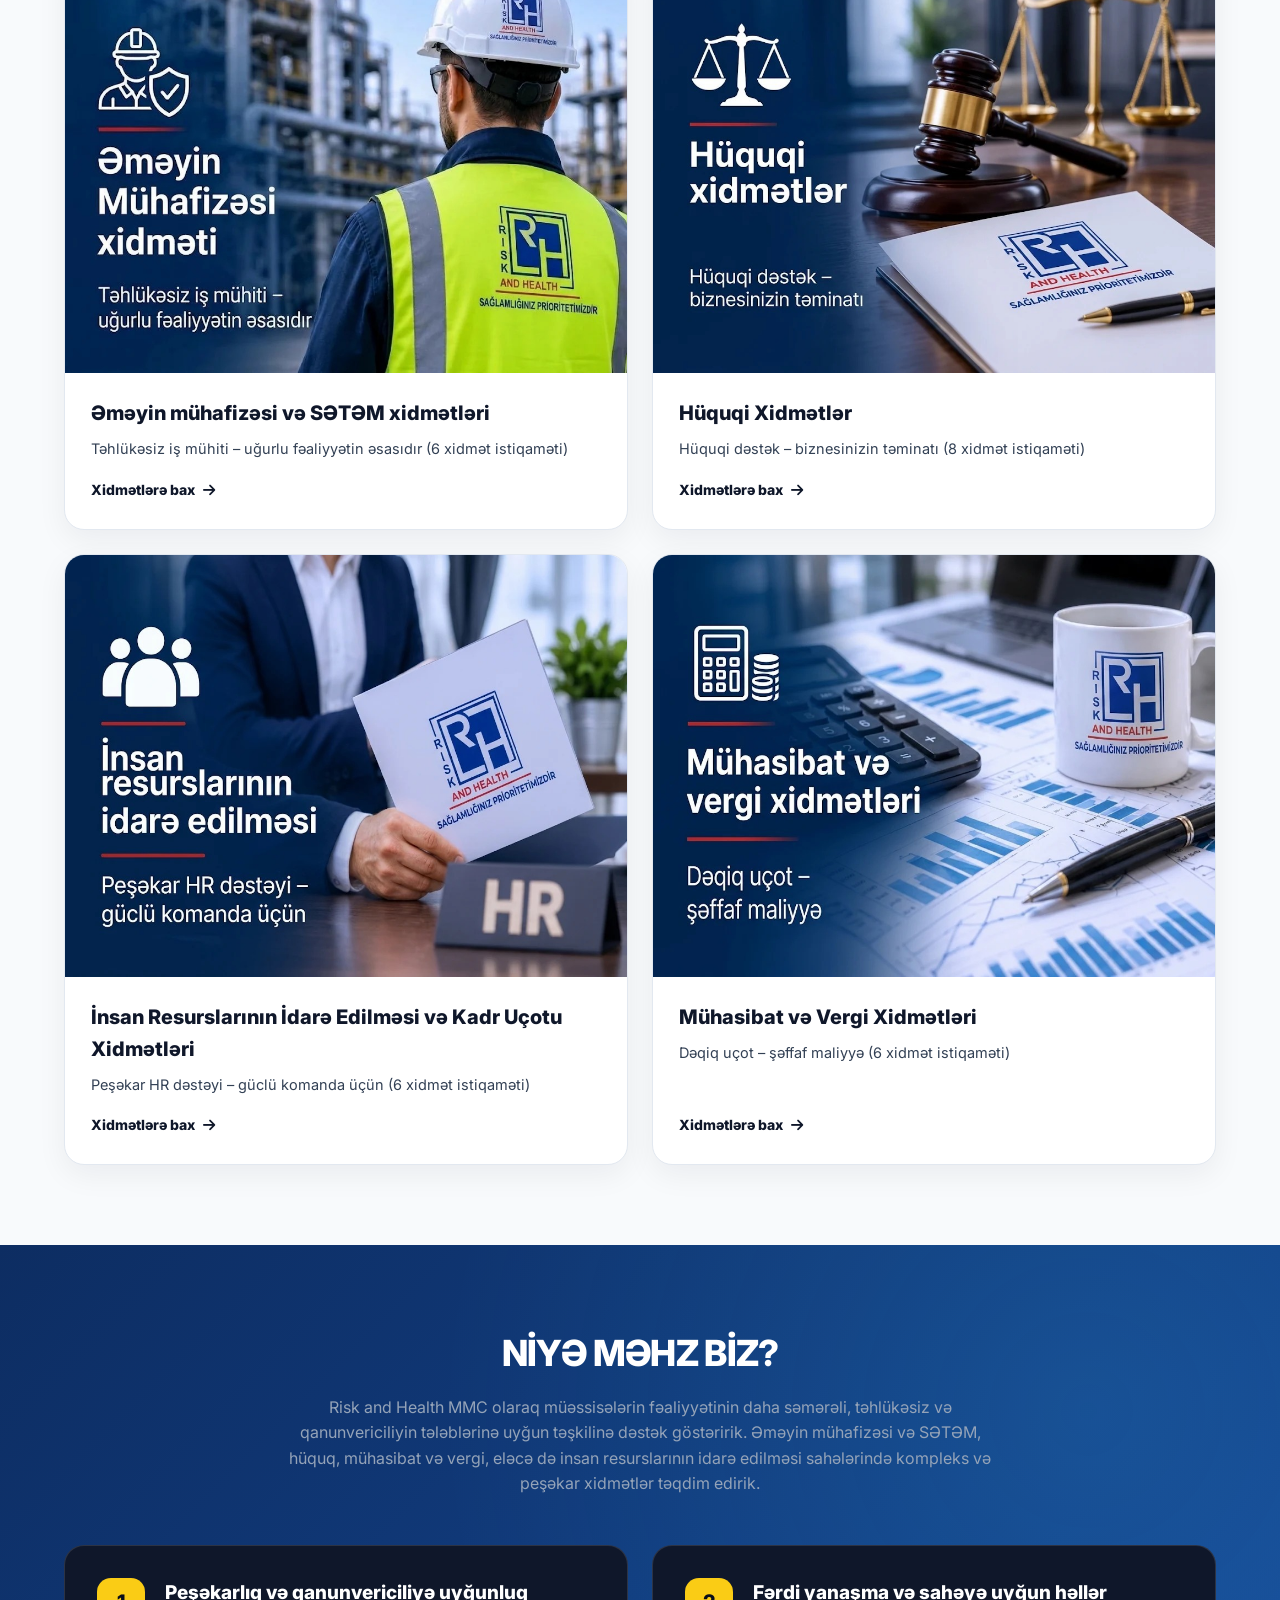
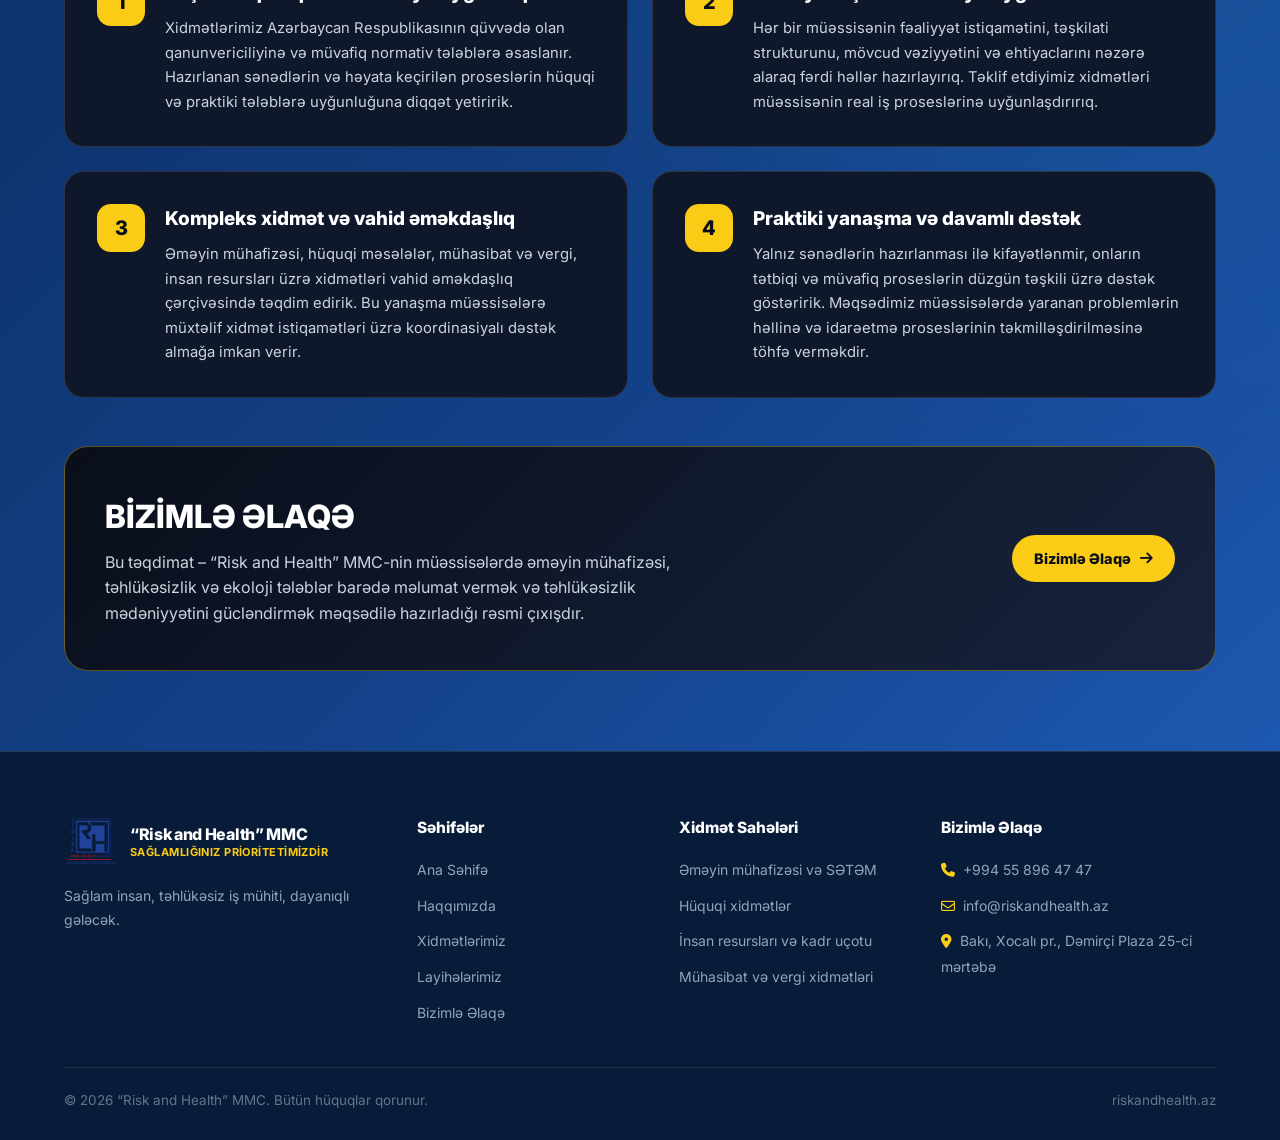
==== commit 8295d2a9: "Match hero layout to mockup with curved sweep, 4 pillars strip, and yellow wave" ====
--- a/index.html
+++ b/index.html
@@ -9,7 +9,7 @@
   <link rel="preconnect" href="https://fonts.gstatic.com" crossorigin>
   <link href="https://fonts.googleapis.com/css2?family=Inter:wght@400;500;600;700;800;900&display=swap" rel="stylesheet">
   <link rel="stylesheet" href="https://cdnjs.cloudflare.com/ajax/libs/font-awesome/6.5.1/css/all.min.css">
-  <link rel="stylesheet" href="css/style.css?v=11">
+  <link rel="stylesheet" href="css/style.css?v=12">
 </head>
 <body>
 
@@ -46,21 +46,26 @@
   </header>
 
   <!-- 1. HERO -->
-  <section class="hero-section">
-    <div class="container">
+  <section class="hero-section hero-mockup">
+    <svg class="hero-curve-overlay" viewBox="0 0 1440 700" preserveAspectRatio="none" aria-hidden="true">
+      <path d="M0,0 L1180,0 C930,190 790,410 730,700 L0,700 Z" fill="rgba(9, 31, 66, 0.72)"></path>
+      <path d="M1180,0 C930,190 790,410 730,700" fill="none" stroke="#FACC15" stroke-width="5" stroke-opacity="0.85"></path>
+    </svg>
+
+    <div class="container hero-inner-wrap">
       <div class="hero-grid">
         <div>
           <span class="eyebrow">
-            <i class="fa-solid fa-shield-halved"></i> “Risk and Health” MMC
+            <i class="fa-solid fa-circle-check"></i> “RİSK AND HEALTH” MMC
           </span>
           <h1 class="hero-title">
             Sağlamlıq, Əməyin Təhlükəsizliyi və <span>Ətraf Mühit</span> sahəsində müasir və innovativ həllər
           </h1>
           <p class="hero-sub">
-            Sağlam insan, təhlükəsiz iş mühiti, dayanıqlı gələcək
+            Sağlam insan, təhlükəsiz iş mühiti, dayanıqlı gələcək.
           </p>
           <div class="hero-actions">
-            <a href="services.html" class="btn-primary">
+            <a href="services.html" class="btn-primary btn-pill">
               Daha ətraflı <i class="fa-solid fa-arrow-right"></i>
             </a>
           </div>
@@ -68,7 +73,31 @@
 
         <div class="hero-media" aria-hidden="true"></div>
       </div>
-    </div>
+
+      <div class="hero-pillars">
+        <div class="hero-pillar-item">
+          <i class="fa-solid fa-shield-halved"></i>
+          <span>Təhlükəsizlik prioritetimizdir</span>
+        </div>
+        <div class="hero-pillar-item">
+          <i class="fa-solid fa-users"></i>
+          <span>Peşəkar komanda</span>
+        </div>
+        <div class="hero-pillar-item">
+          <i class="fa-solid fa-handshake"></i>
+          <span>Etibarlı partnyorluq</span>
+        </div>
+        <div class="hero-pillar-item">
+          <i class="fa-solid fa-chart-line"></i>
+          <span>Dayanıqlı inkişaf</span>
+        </div>
+      </div>
+    </div>
+
+    <svg class="hero-bottom-wave" viewBox="0 0 1440 70" preserveAspectRatio="none" aria-hidden="true">
+      <path d="M0,38 Q360,8 720,38 T1440,22 L1440,70 L0,70 Z" fill="#FACC15"></path>
+      <path d="M0,52 Q360,22 720,52 T1440,36 L1440,70 L0,70 Z" fill="#FFFFFF"></path>
+    </svg>
   </section>
 
   <!-- 2. HAQQIMIZDA -->
--- a/css/style.css
+++ b/css/style.css
@@ -224,13 +224,83 @@
 /* Hero */
 .hero-section {
   background:
-    linear-gradient(90deg, rgba(13, 45, 98, 0.94) 0%, rgba(16, 58, 122, 0.84) 38%, rgba(22, 74, 150, 0.35) 62%, rgba(22, 74, 150, 0.0) 82%),
+    linear-gradient(90deg, rgba(13, 45, 98, 0.90) 0%, rgba(16, 58, 122, 0.72) 42%, rgba(22, 74, 150, 0.22) 68%, rgba(22, 74, 150, 0.0) 85%),
     url('../assets/images/hero-hse.jpg') right center / cover no-repeat;
   color: #FFFFFF;
-  padding: 78px 0 88px;
+  padding: 68px 0 88px;
   position: relative;
   overflow: hidden;
-  border-bottom: 4px solid var(--accent);
+}
+
+.hero-mockup {
+  border-bottom: none;
+}
+
+.hero-curve-overlay {
+  position: absolute;
+  inset: 0;
+  width: 100%;
+  height: 100%;
+  pointer-events: none;
+  z-index: 1;
+}
+
+.hero-inner-wrap {
+  position: relative;
+  z-index: 2;
+}
+
+.btn-pill {
+  border-radius: 999px !important;
+  padding: 13px 28px !important;
+}
+
+.hero-pillars {
+  display: grid;
+  grid-template-columns: repeat(4, minmax(0, 1fr));
+  margin-top: 38px;
+  padding: 20px 12px;
+  background: rgba(9, 28, 62, 0.62);
+  backdrop-filter: blur(6px);
+  border: 1px solid rgba(255, 255, 255, 0.14);
+  border-radius: 16px;
+}
+
+.hero-pillar-item {
+  display: flex;
+  flex-direction: column;
+  align-items: center;
+  text-align: center;
+  gap: 8px;
+  padding: 6px 14px;
+  border-right: 1px solid rgba(255, 255, 255, 0.22);
+}
+
+.hero-pillar-item:last-child {
+  border-right: none;
+}
+
+.hero-pillar-item i {
+  font-size: 26px;
+  color: var(--accent);
+}
+
+.hero-pillar-item span {
+  font-size: 14px;
+  font-weight: 700;
+  color: #FFFFFF;
+  line-height: 1.3;
+}
+
+.hero-bottom-wave {
+  position: absolute;
+  left: 0;
+  right: 0;
+  bottom: -1px;
+  width: 100%;
+  height: 54px;
+  pointer-events: none;
+  z-index: 2;
 }
 
 .hero-grid {
@@ -1249,7 +1319,23 @@
     max-width: 100%;
   }
   .hero-section {
-    padding: 34px 0 42px;
+    padding: 34px 0 64px;
+  }
+  .hero-curve-overlay {
+    display: none;
+  }
+  .hero-pillars {
+    grid-template-columns: repeat(2, minmax(0, 1fr));
+    gap: 12px;
+    margin-top: 24px;
+    padding: 16px 10px;
+  }
+  .hero-pillar-item {
+    border-right: none;
+    padding: 6px 8px;
+  }
+  .hero-bottom-wave {
+    height: 36px;
   }
   .hero-grid {
     gap: 24px;
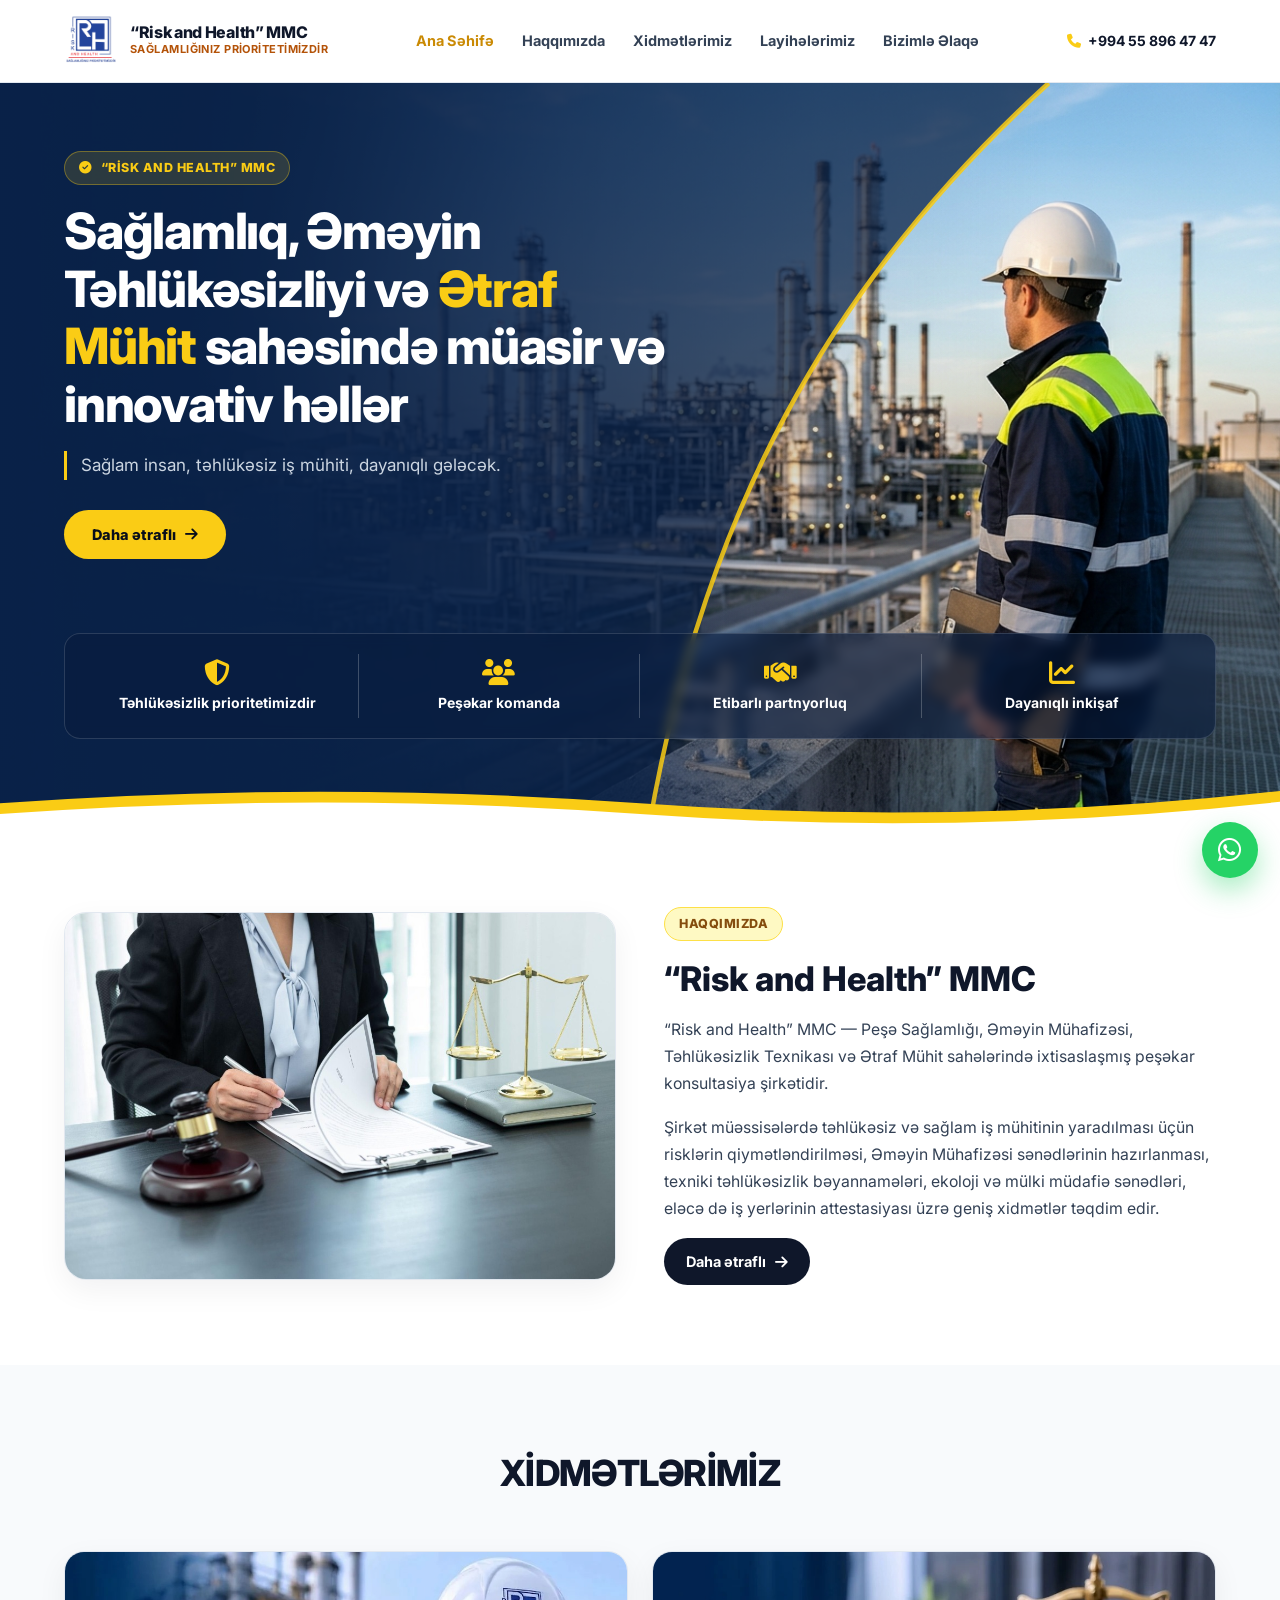
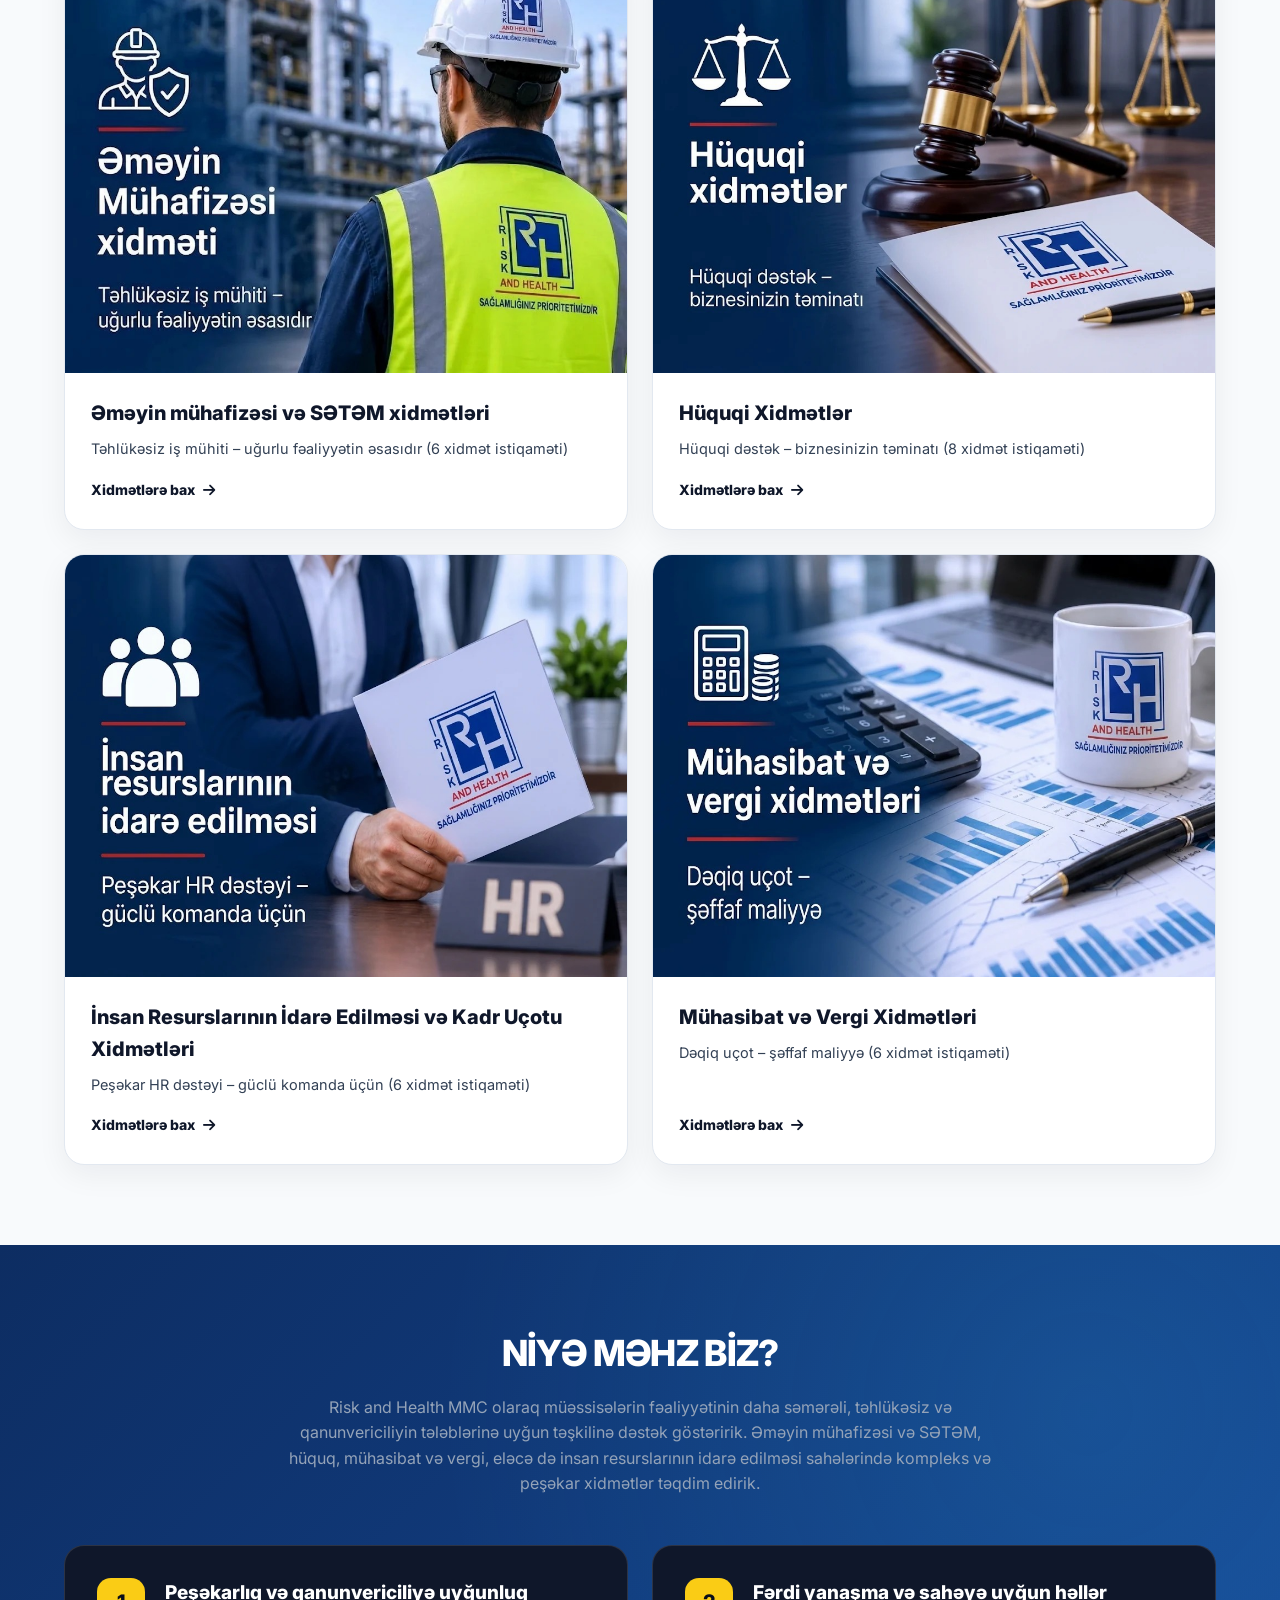
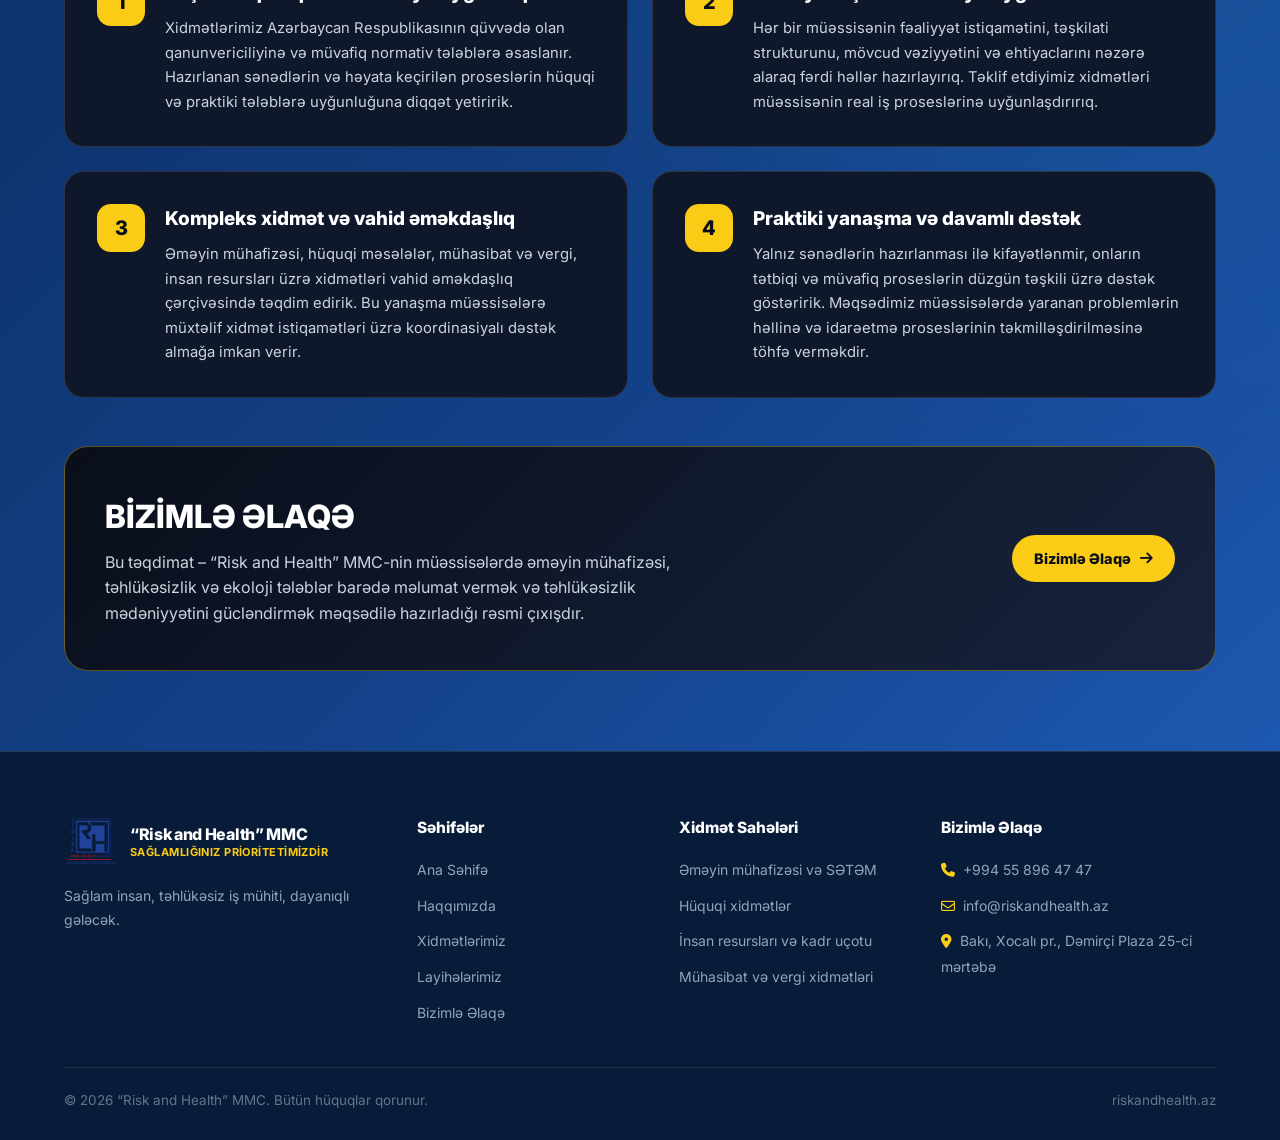
==== commit 74cc3d1e: "Use custom full-bleed HSE refinery engineer hero background image" ====
--- a/index.html
+++ b/index.html
@@ -9,7 +9,7 @@
   <link rel="preconnect" href="https://fonts.gstatic.com" crossorigin>
   <link href="https://fonts.googleapis.com/css2?family=Inter:wght@400;500;600;700;800;900&display=swap" rel="stylesheet">
   <link rel="stylesheet" href="https://cdnjs.cloudflare.com/ajax/libs/font-awesome/6.5.1/css/all.min.css">
-  <link rel="stylesheet" href="css/style.css?v=12">
+  <link rel="stylesheet" href="css/style.css?v=13">
 </head>
 <body>
 
--- a/css/style.css
+++ b/css/style.css
@@ -224,8 +224,8 @@
 /* Hero */
 .hero-section {
   background:
-    linear-gradient(90deg, rgba(13, 45, 98, 0.90) 0%, rgba(16, 58, 122, 0.72) 42%, rgba(22, 74, 150, 0.22) 68%, rgba(22, 74, 150, 0.0) 85%),
-    url('../assets/images/hero-hse.jpg') right center / cover no-repeat;
+    linear-gradient(90deg, rgba(13, 45, 98, 0.85) 0%, rgba(16, 58, 122, 0.55) 38%, rgba(22, 74, 150, 0.12) 64%, rgba(22, 74, 150, 0.0) 82%),
+    url('../assets/images/hero-hse-bg.jpg') right center / cover no-repeat;
   color: #FFFFFF;
   padding: 68px 0 88px;
   position: relative;
@@ -1268,8 +1268,8 @@
 @media (max-width: 980px) {
   .hero-section {
     background:
-      linear-gradient(180deg, rgba(13, 45, 98, 0.80) 0%, rgba(19, 66, 138, 0.56) 55%, rgba(19, 66, 138, 0.34) 100%),
-      url('../assets/images/hero-hse.jpg') 72% center / cover no-repeat;
+      linear-gradient(180deg, rgba(13, 45, 98, 0.76) 0%, rgba(19, 66, 138, 0.50) 55%, rgba(19, 66, 138, 0.28) 100%),
+      url('../assets/images/hero-hse-bg.jpg') 82% center / cover no-repeat;
   }
   .hero-media {
     display: none;
